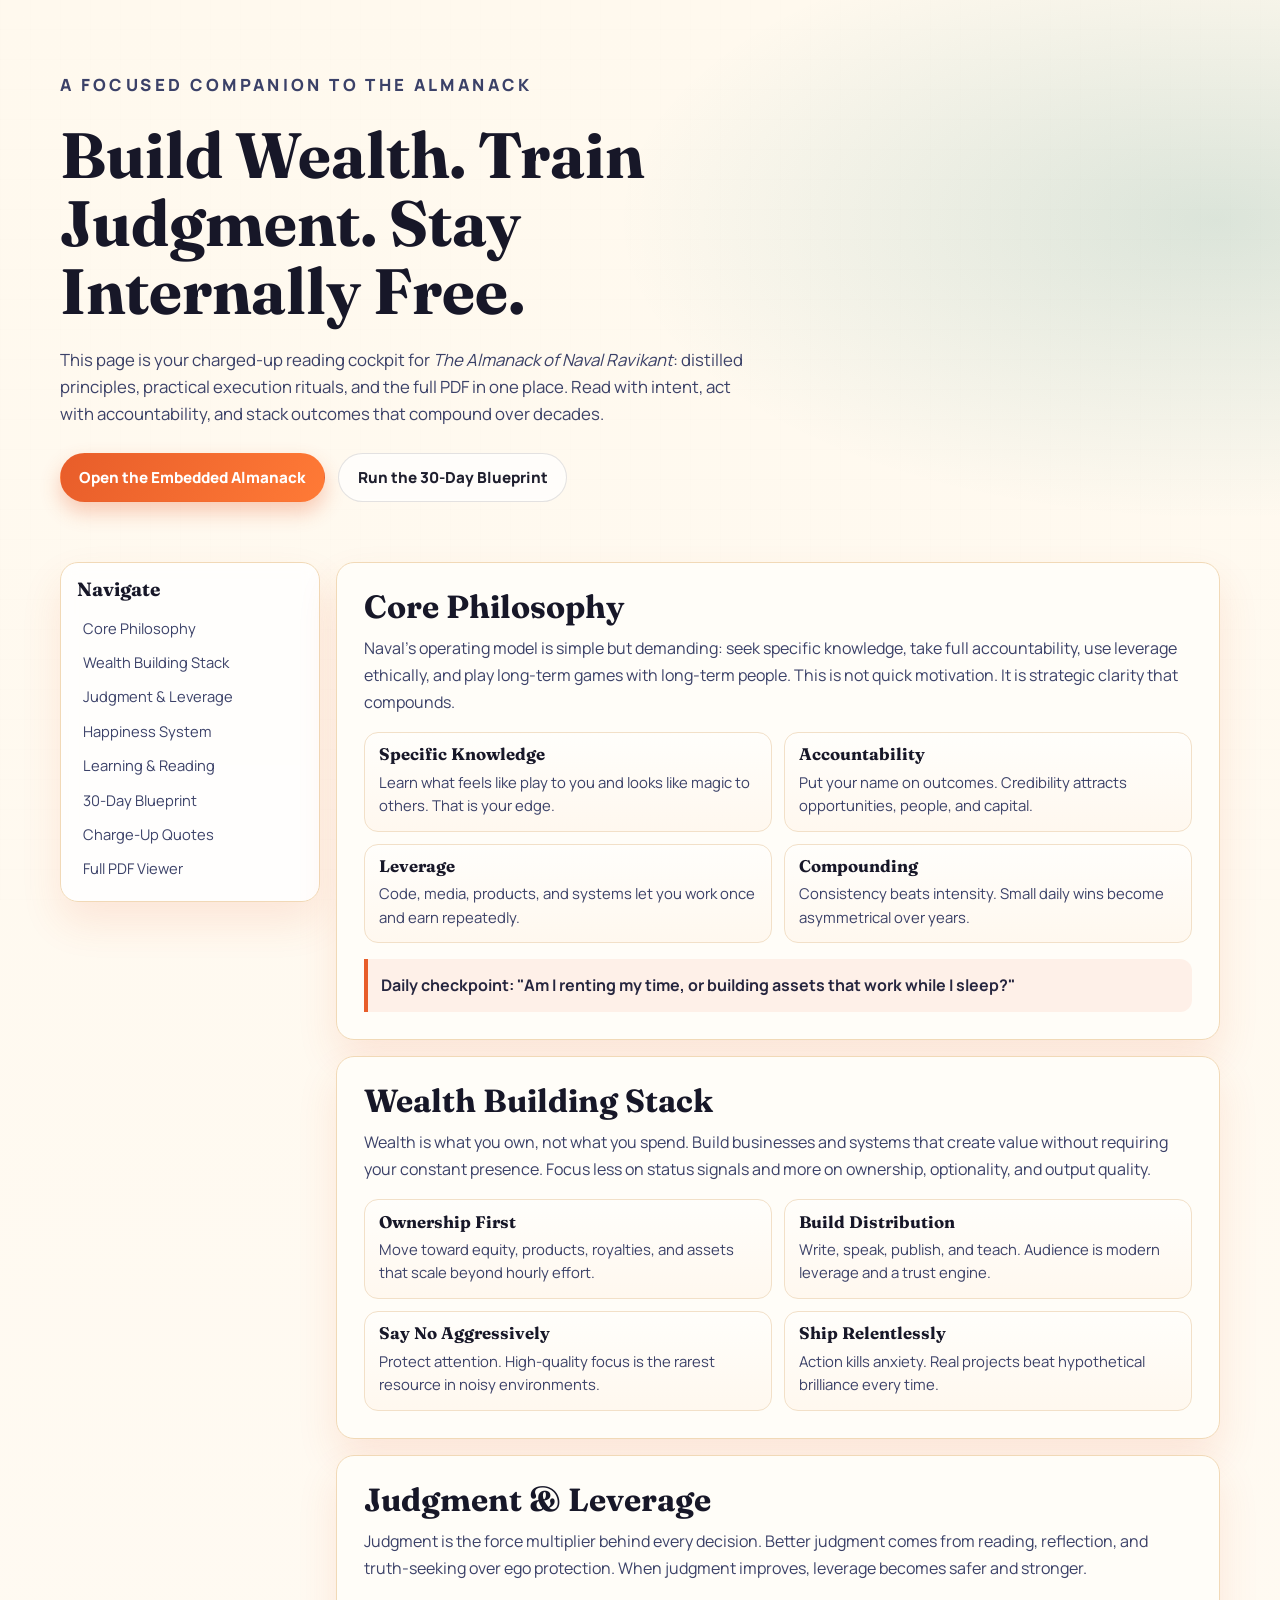
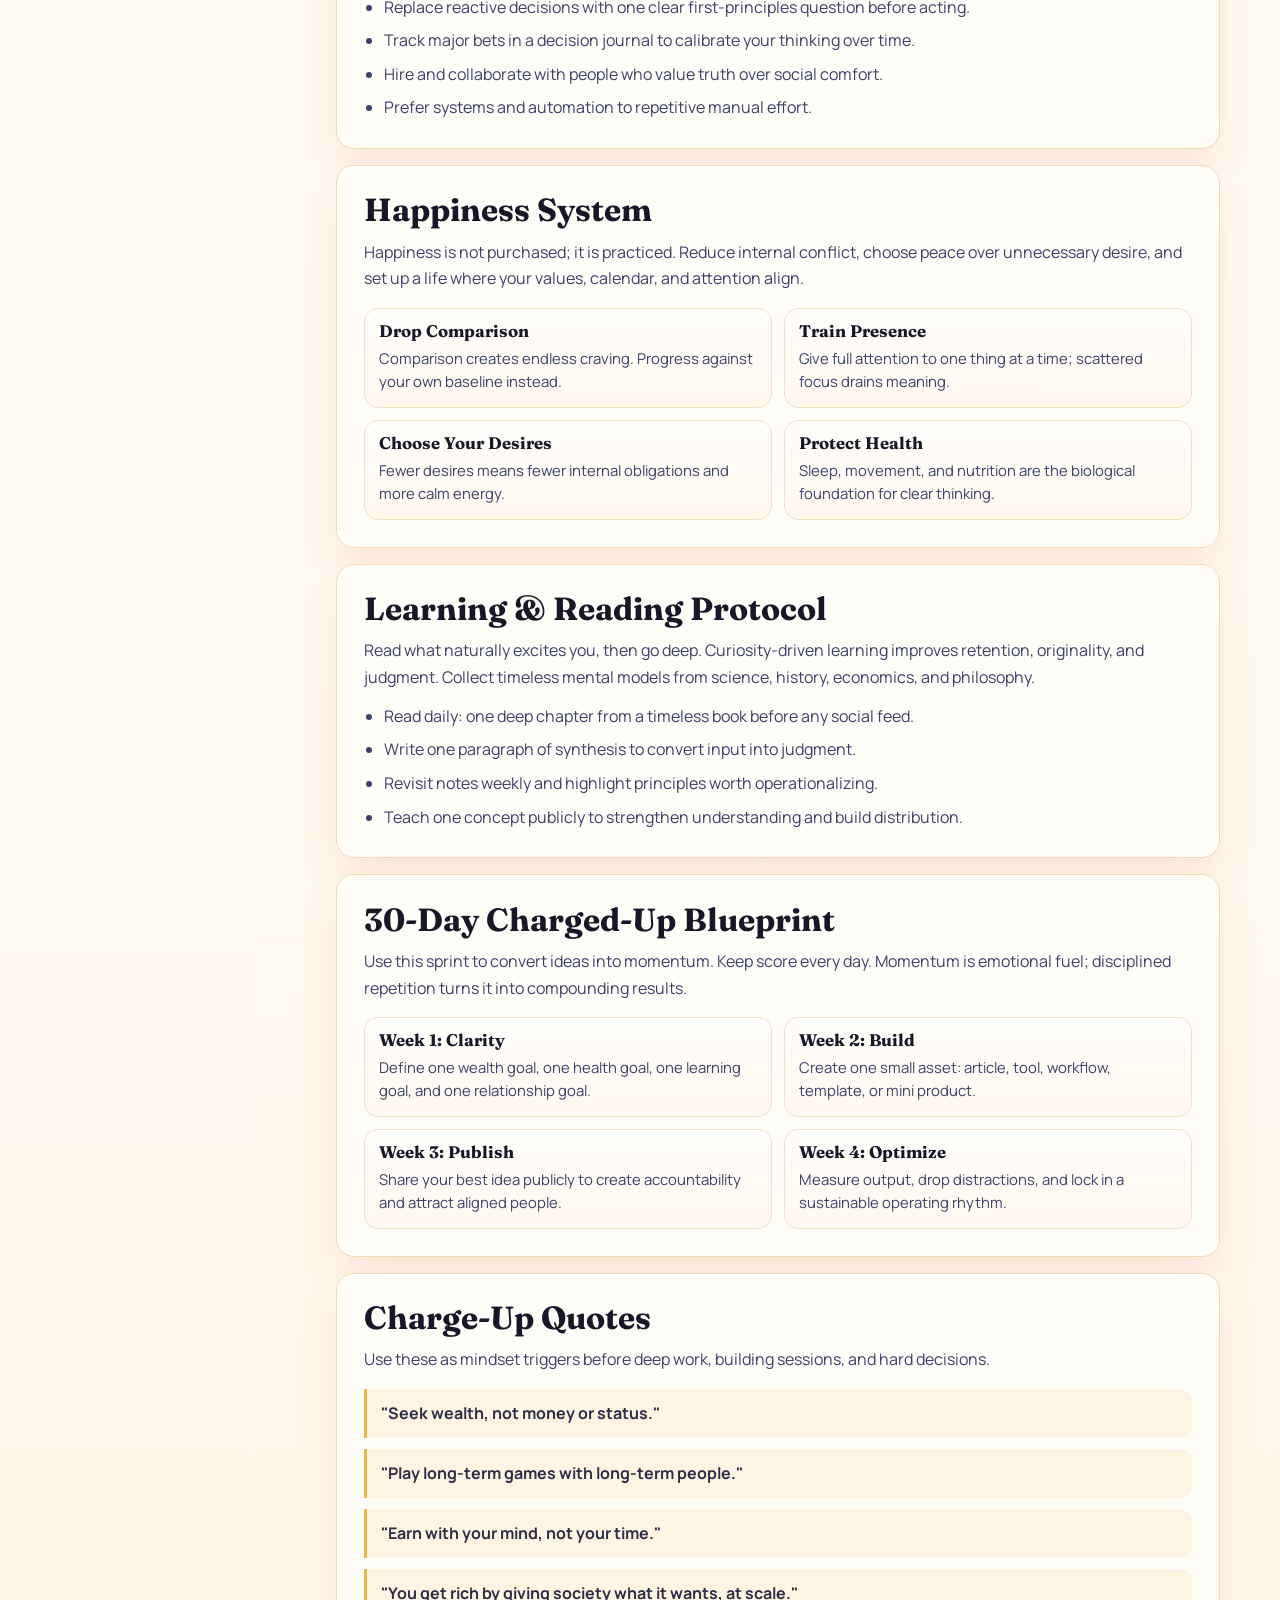
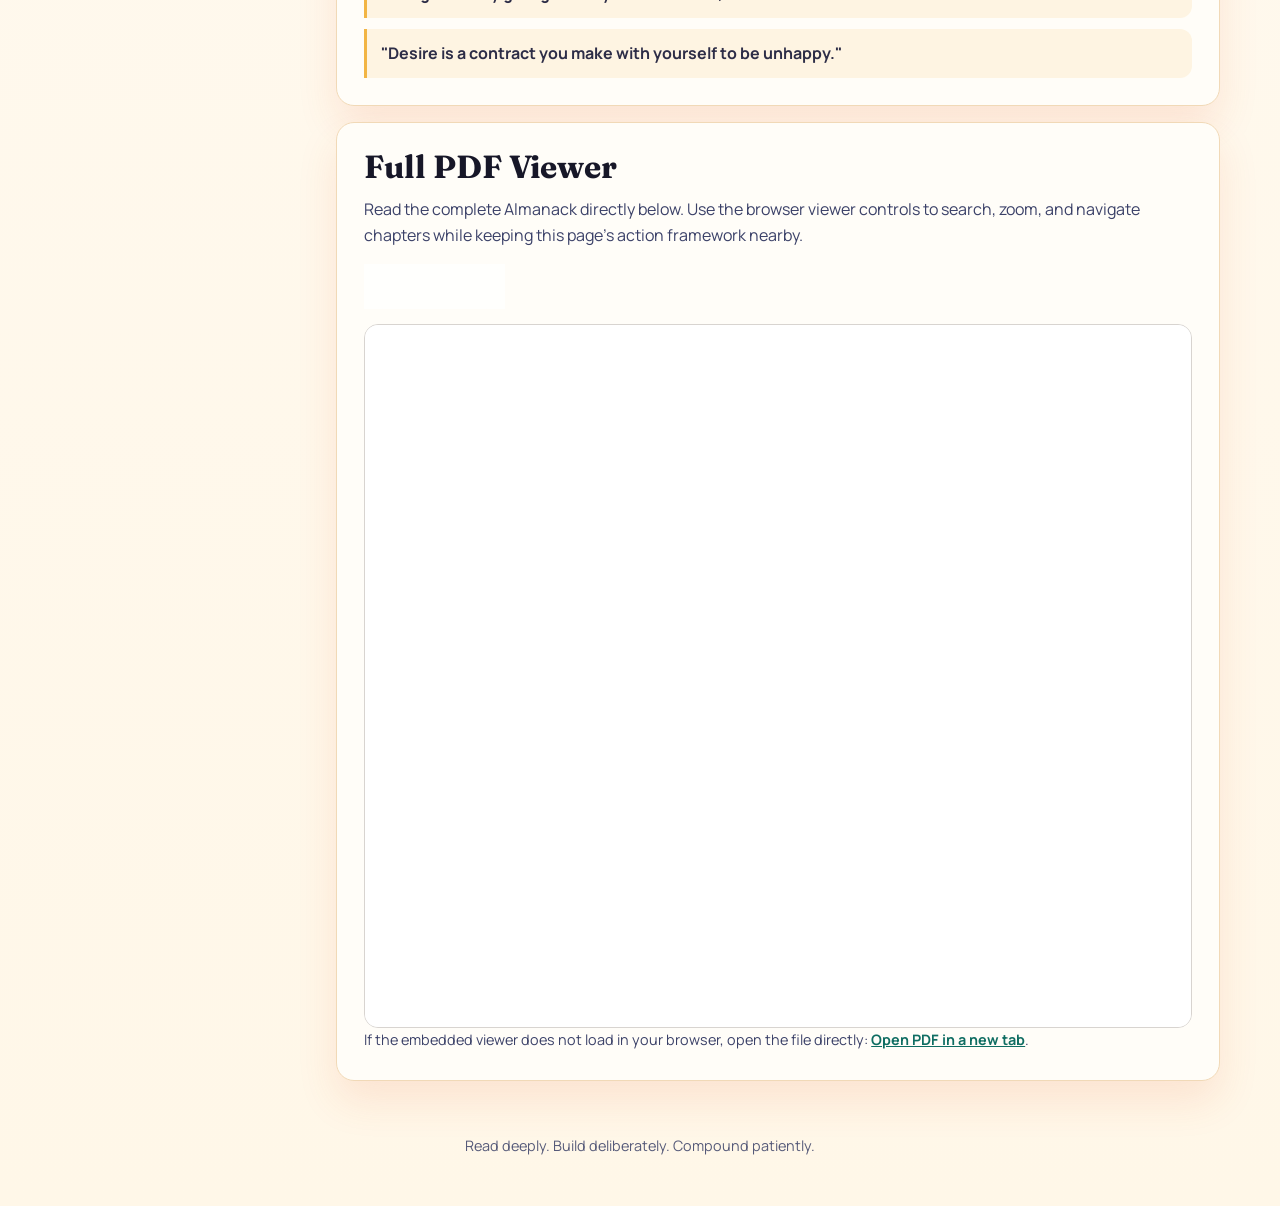
==== index.html @ daf4c3c4 "Alamanac of nava ravikant" ====
<!doctype html>
<html lang="en">
<head>
  <meta charset="utf-8">
  <meta name="viewport" content="width=device-width, initial-scale=1">
  <title>The Almanack of Naval Ravikant | Charged-Up Reading Companion</title>
  <meta name="description" content="A motivating, comprehensive static companion page for The Almanack of Naval Ravikant with an embedded PDF viewer and practical implementation guides.">
  <link rel="preconnect" href="https://fonts.googleapis.com">
  <link rel="preconnect" href="https://fonts.gstatic.com" crossorigin>
  <link href="https://fonts.googleapis.com/css2?family=Archivo+Black&amp;family=Fraunces:opsz,wght@9..144,400;9..144,700;9..144,900&amp;family=Manrope:wght@400;600;700;800&amp;display=swap" rel="stylesheet">
  <style>
    :root {
      --bg: #fff9ee;
      --bg-soft: #ffe7bf;
      --panel: #fffdf8;
      --ink: #1f1f2e;
      --ink-soft: #3b4168;
      --burnt: #e85d2a;
      --gold: #f2b544;
      --teal: #0f6d62;
      --line: #f1d9b7;
      --shadow: 0 20px 40px rgba(232, 93, 42, 0.12);
      --radius: 18px;
      --max-width: 1200px;
    }

    * {
      box-sizing: border-box;
    }

    html {
      scroll-behavior: smooth;
    }

    body {
      margin: 0;
      color: var(--ink);
      font-family: "Manrope", "Trebuchet MS", sans-serif;
      background:
        radial-gradient(1200px 700px at 8% -10%, rgba(242, 181, 68, 0.4), transparent 60%),
        radial-gradient(1000px 500px at 95% 5%, rgba(15, 109, 98, 0.15), transparent 60%),
        linear-gradient(180deg, var(--bg), #fffaf2 40%, #fff7e8 100%);
      min-height: 100vh;
    }

    .texture {
      position: fixed;
      inset: 0;
      z-index: -1;
      opacity: 0.18;
      pointer-events: none;
      background-image:
        linear-gradient(0deg, rgba(31, 31, 46, 0.04) 1px, transparent 1px),
        linear-gradient(90deg, rgba(31, 31, 46, 0.04) 1px, transparent 1px);
      background-size: 30px 30px;
    }

    .hero {
      max-width: var(--max-width);
      margin: 0 auto;
      padding: 4.5rem 1.25rem 2.5rem;
      display: grid;
      gap: 1.4rem;
    }

    .eyebrow {
      margin: 0;
      letter-spacing: 0.2em;
      font-size: 0.77rem;
      font-weight: 800;
      color: var(--teal);
      text-transform: uppercase;
    }

    h1,
    h2,
    h3 {
      font-family: "Fraunces", Georgia, serif;
      line-height: 1.06;
      margin: 0;
      color: #171728;
    }

    h1 {
      font-size: clamp(2.1rem, 5vw, 4.4rem);
      max-width: 14ch;
      text-wrap: balance;
    }

    .hero p {
      margin: 0;
      max-width: 70ch;
      line-height: 1.6;
      color: var(--ink-soft);
      font-size: 1.05rem;
    }

    .hero-actions {
      display: flex;
      gap: 0.85rem;
      flex-wrap: wrap;
      margin-top: 0.2rem;
    }

    .btn {
      display: inline-flex;
      align-items: center;
      justify-content: center;
      padding: 0.8rem 1.15rem;
      text-decoration: none;
      border-radius: 999px;
      border: 1px solid transparent;
      font-weight: 800;
      font-size: 0.95rem;
      transition: transform 180ms ease, box-shadow 180ms ease, background-color 180ms ease;
    }

    .btn-primary {
      background: linear-gradient(120deg, var(--burnt), #ff7a36);
      color: #fff;
      box-shadow: 0 10px 20px rgba(232, 93, 42, 0.3);
    }

    .btn-secondary {
      color: var(--ink);
      background: rgba(255, 255, 255, 0.7);
      border-color: rgba(31, 31, 46, 0.12);
      backdrop-filter: blur(3px);
    }

    .btn:hover {
      transform: translateY(-2px);
    }

    .layout {
      max-width: var(--max-width);
      margin: 0 auto;
      padding: 1.25rem;
      display: grid;
      grid-template-columns: 260px minmax(0, 1fr);
      gap: 1rem;
      align-items: start;
    }

    .toc {
      position: sticky;
      top: 1rem;
      background: rgba(255, 255, 255, 0.82);
      backdrop-filter: blur(8px);
      border: 1px solid var(--line);
      border-radius: var(--radius);
      padding: 1rem;
      box-shadow: var(--shadow);
    }

    .toc h2 {
      font-size: 1.2rem;
      margin-bottom: 0.7rem;
    }

    .toc a {
      display: block;
      text-decoration: none;
      color: var(--ink-soft);
      font-size: 0.92rem;
      padding: 0.45rem 0.35rem;
      border-radius: 10px;
      transition: background-color 120ms ease, color 120ms ease;
    }

    .toc a:hover,
    .toc a:focus-visible {
      color: var(--ink);
      background: rgba(232, 93, 42, 0.12);
      outline: none;
    }

    .stack {
      display: grid;
      gap: 1rem;
    }

    .panel {
      background: var(--panel);
      border: 1px solid var(--line);
      border-radius: var(--radius);
      padding: clamp(1rem, 3vw, 1.7rem);
      box-shadow: var(--shadow);
    }

    .panel h2 {
      font-size: clamp(1.4rem, 2.6vw, 2rem);
      margin-bottom: 0.7rem;
    }

    .panel p {
      margin: 0;
      line-height: 1.68;
      color: var(--ink-soft);
    }

    .grid {
      margin-top: 1rem;
      display: grid;
      gap: 0.75rem;
      grid-template-columns: repeat(2, minmax(0, 1fr));
    }

    .card {
      padding: 0.85rem;
      border-radius: 14px;
      border: 1px solid #f2e0c8;
      background: linear-gradient(180deg, #fffefb, #fff8ef);
    }

    .card h3 {
      font-size: 1.05rem;
      margin-bottom: 0.4rem;
    }

    .card p {
      font-size: 0.93rem;
      line-height: 1.56;
    }

    .highlight {
      margin-top: 1rem;
      border-left: 4px solid var(--burnt);
      background: rgba(232, 93, 42, 0.08);
      padding: 0.8rem;
      border-radius: 0 12px 12px 0;
    }

    .highlight p {
      color: #26263f;
      font-weight: 700;
    }

    .quote-stream {
      margin-top: 1rem;
      display: grid;
      gap: 0.7rem;
    }

    blockquote {
      margin: 0;
      border-left: 3px solid var(--gold);
      padding: 0.75rem 0.85rem;
      background: rgba(242, 181, 68, 0.12);
      border-radius: 0 12px 12px 0;
      color: #2d2d47;
      font-weight: 700;
      line-height: 1.55;
    }

    .ritual-list {
      margin: 0.8rem 0 0;
      padding-left: 1.25rem;
      display: grid;
      gap: 0.5rem;
      color: var(--ink-soft);
      line-height: 1.6;
    }

    .viewer-wrap {
      margin-top: 1rem;
      border-radius: 14px;
      overflow: hidden;
      border: 1px solid #d8d4d0;
      background: #f3f3f3;
      min-height: 70vh;
    }

    iframe {
      width: 100%;
      height: min(78vh, 900px);
      border: 0;
      display: block;
      background: #fff;
    }

    .viewer-actions {
      margin-top: 0.9rem;
      display: flex;
      gap: 0.6rem;
      flex-wrap: wrap;
    }

    .viewer-actions button {
      cursor: pointer;
    }

    .viewer-wrap:fullscreen,
    .viewer-wrap:-webkit-full-screen {
      margin-top: 0;
      border: 0;
      border-radius: 0;
      background: #111;
    }

    .viewer-wrap:fullscreen iframe,
    .viewer-wrap:-webkit-full-screen iframe {
      height: 100vh;
      max-height: 100vh;
    }

    .small-note {
      margin-top: 0.7rem;
      font-size: 0.9rem;
    }

    .small-note a {
      color: var(--teal);
      font-weight: 700;
    }

    footer {
      max-width: var(--max-width);
      margin: 1rem auto 2rem;
      padding: 1.2rem;
      color: #565a79;
      font-size: 0.9rem;
      text-align: center;
    }

    .reveal {
      opacity: 0;
      transform: translateY(20px);
      transition: opacity 550ms ease, transform 550ms ease;
    }

    .reveal.visible {
      opacity: 1;
      transform: translateY(0);
    }

    @media (max-width: 980px) {
      .layout {
        grid-template-columns: 1fr;
      }

      .toc {
        position: static;
      }
    }

    @media (max-width: 760px) {
      .hero {
        padding-top: 3.2rem;
      }

      .grid {
        grid-template-columns: 1fr;
      }

      iframe {
        height: 68vh;
      }
    }

    @media (prefers-reduced-motion: reduce) {
      .reveal {
        opacity: 1;
        transform: none;
        transition: none;
      }

      .btn {
        transition: none;
      }
    }
  </style>
</head>
<body>
  <div class="texture" aria-hidden="true"></div>

  <header class="hero reveal">
    <p class="eyebrow">A Focused Companion To The Almanack</p>
    <h1>Build Wealth. Train Judgment. Stay Internally Free.</h1>
    <p>
      This page is your charged-up reading cockpit for <em>The Almanack of Naval Ravikant</em>: distilled principles,
      practical execution rituals, and the full PDF in one place. Read with intent, act with accountability,
      and stack outcomes that compound over decades.
    </p>
    <div class="hero-actions">
      <a class="btn btn-primary" href="#viewer">Open the Embedded Almanack</a>
      <a class="btn btn-secondary" href="#blueprint">Run the 30-Day Blueprint</a>
    </div>
  </header>

  <main class="layout">
    <nav class="toc reveal" aria-label="Table of contents">
      <h2>Navigate</h2>
      <a href="#principles">Core Philosophy</a>
      <a href="#wealth">Wealth Building Stack</a>
      <a href="#judgment">Judgment &amp; Leverage</a>
      <a href="#happiness">Happiness System</a>
      <a href="#learning">Learning &amp; Reading</a>
      <a href="#blueprint">30-Day Blueprint</a>
      <a href="#quotes">Charge-Up Quotes</a>
      <a href="#viewer">Full PDF Viewer</a>
    </nav>

    <div class="stack">
      <section id="principles" class="panel reveal">
        <h2>Core Philosophy</h2>
        <p>
          Naval's operating model is simple but demanding: seek specific knowledge, take full accountability,
          use leverage ethically, and play long-term games with long-term people. This is not quick motivation.
          It is strategic clarity that compounds.
        </p>
        <div class="grid">
          <article class="card">
            <h3>Specific Knowledge</h3>
            <p>Learn what feels like play to you and looks like magic to others. That is your edge.</p>
          </article>
          <article class="card">
            <h3>Accountability</h3>
            <p>Put your name on outcomes. Credibility attracts opportunities, people, and capital.</p>
          </article>
          <article class="card">
            <h3>Leverage</h3>
            <p>Code, media, products, and systems let you work once and earn repeatedly.</p>
          </article>
          <article class="card">
            <h3>Compounding</h3>
            <p>Consistency beats intensity. Small daily wins become asymmetrical over years.</p>
          </article>
        </div>
        <div class="highlight">
          <p>Daily checkpoint: "Am I renting my time, or building assets that work while I sleep?"</p>
        </div>
      </section>

      <section id="wealth" class="panel reveal">
        <h2>Wealth Building Stack</h2>
        <p>
          Wealth is what you own, not what you spend. Build businesses and systems that create value without requiring
          your constant presence. Focus less on status signals and more on ownership, optionality, and output quality.
        </p>
        <div class="grid">
          <article class="card">
            <h3>Ownership First</h3>
            <p>Move toward equity, products, royalties, and assets that scale beyond hourly effort.</p>
          </article>
          <article class="card">
            <h3>Build Distribution</h3>
            <p>Write, speak, publish, and teach. Audience is modern leverage and a trust engine.</p>
          </article>
          <article class="card">
            <h3>Say No Aggressively</h3>
            <p>Protect attention. High-quality focus is the rarest resource in noisy environments.</p>
          </article>
          <article class="card">
            <h3>Ship Relentlessly</h3>
            <p>Action kills anxiety. Real projects beat hypothetical brilliance every time.</p>
          </article>
        </div>
      </section>

      <section id="judgment" class="panel reveal">
        <h2>Judgment &amp; Leverage</h2>
        <p>
          Judgment is the force multiplier behind every decision. Better judgment comes from reading,
          reflection, and truth-seeking over ego protection. When judgment improves, leverage becomes safer and stronger.
        </p>
        <ul class="ritual-list">
          <li>Replace reactive decisions with one clear first-principles question before acting.</li>
          <li>Track major bets in a decision journal to calibrate your thinking over time.</li>
          <li>Hire and collaborate with people who value truth over social comfort.</li>
          <li>Prefer systems and automation to repetitive manual effort.</li>
        </ul>
      </section>

      <section id="happiness" class="panel reveal">
        <h2>Happiness System</h2>
        <p>
          Happiness is not purchased; it is practiced. Reduce internal conflict, choose peace over unnecessary desire,
          and set up a life where your values, calendar, and attention align.
        </p>
        <div class="grid">
          <article class="card">
            <h3>Drop Comparison</h3>
            <p>Comparison creates endless craving. Progress against your own baseline instead.</p>
          </article>
          <article class="card">
            <h3>Train Presence</h3>
            <p>Give full attention to one thing at a time; scattered focus drains meaning.</p>
          </article>
          <article class="card">
            <h3>Choose Your Desires</h3>
            <p>Fewer desires means fewer internal obligations and more calm energy.</p>
          </article>
          <article class="card">
            <h3>Protect Health</h3>
            <p>Sleep, movement, and nutrition are the biological foundation for clear thinking.</p>
          </article>
        </div>
      </section>

      <section id="learning" class="panel reveal">
        <h2>Learning &amp; Reading Protocol</h2>
        <p>
          Read what naturally excites you, then go deep. Curiosity-driven learning improves retention,
          originality, and judgment. Collect timeless mental models from science, history, economics, and philosophy.
        </p>
        <ul class="ritual-list">
          <li>Read daily: one deep chapter from a timeless book before any social feed.</li>
          <li>Write one paragraph of synthesis to convert input into judgment.</li>
          <li>Revisit notes weekly and highlight principles worth operationalizing.</li>
          <li>Teach one concept publicly to strengthen understanding and build distribution.</li>
        </ul>
      </section>

      <section id="blueprint" class="panel reveal">
        <h2>30-Day Charged-Up Blueprint</h2>
        <p>
          Use this sprint to convert ideas into momentum. Keep score every day. Momentum is emotional fuel;
          disciplined repetition turns it into compounding results.
        </p>
        <div class="grid">
          <article class="card">
            <h3>Week 1: Clarity</h3>
            <p>Define one wealth goal, one health goal, one learning goal, and one relationship goal.</p>
          </article>
          <article class="card">
            <h3>Week 2: Build</h3>
            <p>Create one small asset: article, tool, workflow, template, or mini product.</p>
          </article>
          <article class="card">
            <h3>Week 3: Publish</h3>
            <p>Share your best idea publicly to create accountability and attract aligned people.</p>
          </article>
          <article class="card">
            <h3>Week 4: Optimize</h3>
            <p>Measure output, drop distractions, and lock in a sustainable operating rhythm.</p>
          </article>
        </div>
      </section>

      <section id="quotes" class="panel reveal">
        <h2>Charge-Up Quotes</h2>
        <p>Use these as mindset triggers before deep work, building sessions, and hard decisions.</p>
        <div class="quote-stream">
          <blockquote>"Seek wealth, not money or status."</blockquote>
          <blockquote>"Play long-term games with long-term people."</blockquote>
          <blockquote>"Earn with your mind, not your time."</blockquote>
          <blockquote>"You get rich by giving society what it wants, at scale."</blockquote>
          <blockquote>"Desire is a contract you make with yourself to be unhappy."</blockquote>
        </div>
      </section>

      <section id="viewer" class="panel reveal">
        <h2>Full PDF Viewer</h2>
        <p>
          Read the complete Almanack directly below. Use the browser viewer controls to search, zoom,
          and navigate chapters while keeping this page's action framework nearby.
        </p>
        <div class="viewer-actions">
          <button id="toggle-pdf-maximize" class="btn btn-secondary" type="button" aria-controls="pdf-viewer-wrap" aria-pressed="false">
            Maximize PDF
          </button>
        </div>
        <div id="pdf-viewer-wrap" class="viewer-wrap" role="region" aria-label="Embedded Almanack PDF viewer">
          <iframe
            title="The Almanack of Naval Ravikant PDF"
            src="Eric-Jorgenson_The-Almanack-of-Naval-Ravikant_Final.pdf#view=FitH&amp;toolbar=1&amp;navpanes=1&amp;scrollbar=1"
            loading="lazy">
          </iframe>
        </div>
        <p class="small-note">
          If the embedded viewer does not load in your browser, open the file directly:
          <a href="Eric-Jorgenson_The-Almanack-of-Naval-Ravikant_Final.pdf" target="_blank" rel="noopener noreferrer">Open PDF in a new tab</a>.
        </p>
      </section>
    </div>
  </main>

  <footer>
    Read deeply. Build deliberately. Compound patiently.
  </footer>

  <script>
    const reveals = document.querySelectorAll('.reveal');
    const pdfViewerWrap = document.getElementById('pdf-viewer-wrap');
    const maximizeBtn = document.getElementById('toggle-pdf-maximize');

    if ('IntersectionObserver' in window) {
      const observer = new IntersectionObserver((entries) => {
        entries.forEach((entry) => {
          if (entry.isIntersecting) {
            entry.target.classList.add('visible');
            observer.unobserve(entry.target);
          }
        });
      }, { threshold: 0.1, rootMargin: '0px 0px -40px 0px' });

      reveals.forEach((element, index) => {
        element.style.transitionDelay = `${Math.min(index * 60, 420)}ms`;
        observer.observe(element);
      });
    } else {
      reveals.forEach((element) => element.classList.add('visible'));
    }

    const isViewerFullscreen = () => (
      document.fullscreenElement === pdfViewerWrap ||
      document.webkitFullscreenElement === pdfViewerWrap
    );

    const updateMaximizeLabel = () => {
      if (!maximizeBtn || !pdfViewerWrap) {
        return;
      }

      const fullscreen = isViewerFullscreen();
      maximizeBtn.textContent = fullscreen ? 'Exit Maximize' : 'Maximize PDF';
      maximizeBtn.setAttribute('aria-pressed', fullscreen ? 'true' : 'false');
    };

    if (maximizeBtn && pdfViewerWrap) {
      maximizeBtn.addEventListener('click', async () => {
        const canRequestFullscreen = (
          typeof pdfViewerWrap.requestFullscreen === 'function' ||
          typeof pdfViewerWrap.webkitRequestFullscreen === 'function'
        );

        if (!canRequestFullscreen) {
          window.open('Eric-Jorgenson_The-Almanack-of-Naval-Ravikant_Final.pdf', '_blank', 'noopener,noreferrer');
          return;
        }

        try {
          if (isViewerFullscreen()) {
            if (typeof document.exitFullscreen === 'function') {
              await document.exitFullscreen();
            } else if (typeof document.webkitExitFullscreen === 'function') {
              document.webkitExitFullscreen();
            }
          } else if (typeof pdfViewerWrap.requestFullscreen === 'function') {
            await pdfViewerWrap.requestFullscreen();
          } else if (typeof pdfViewerWrap.webkitRequestFullscreen === 'function') {
            pdfViewerWrap.webkitRequestFullscreen();
          }
        } catch (error) {
          window.open('Eric-Jorgenson_The-Almanack-of-Naval-Ravikant_Final.pdf', '_blank', 'noopener,noreferrer');
        } finally {
          updateMaximizeLabel();
        }
      });

      document.addEventListener('fullscreenchange', updateMaximizeLabel);
      document.addEventListener('webkitfullscreenchange', updateMaximizeLabel);
      updateMaximizeLabel();
    }
  </script>
</body>
</html>
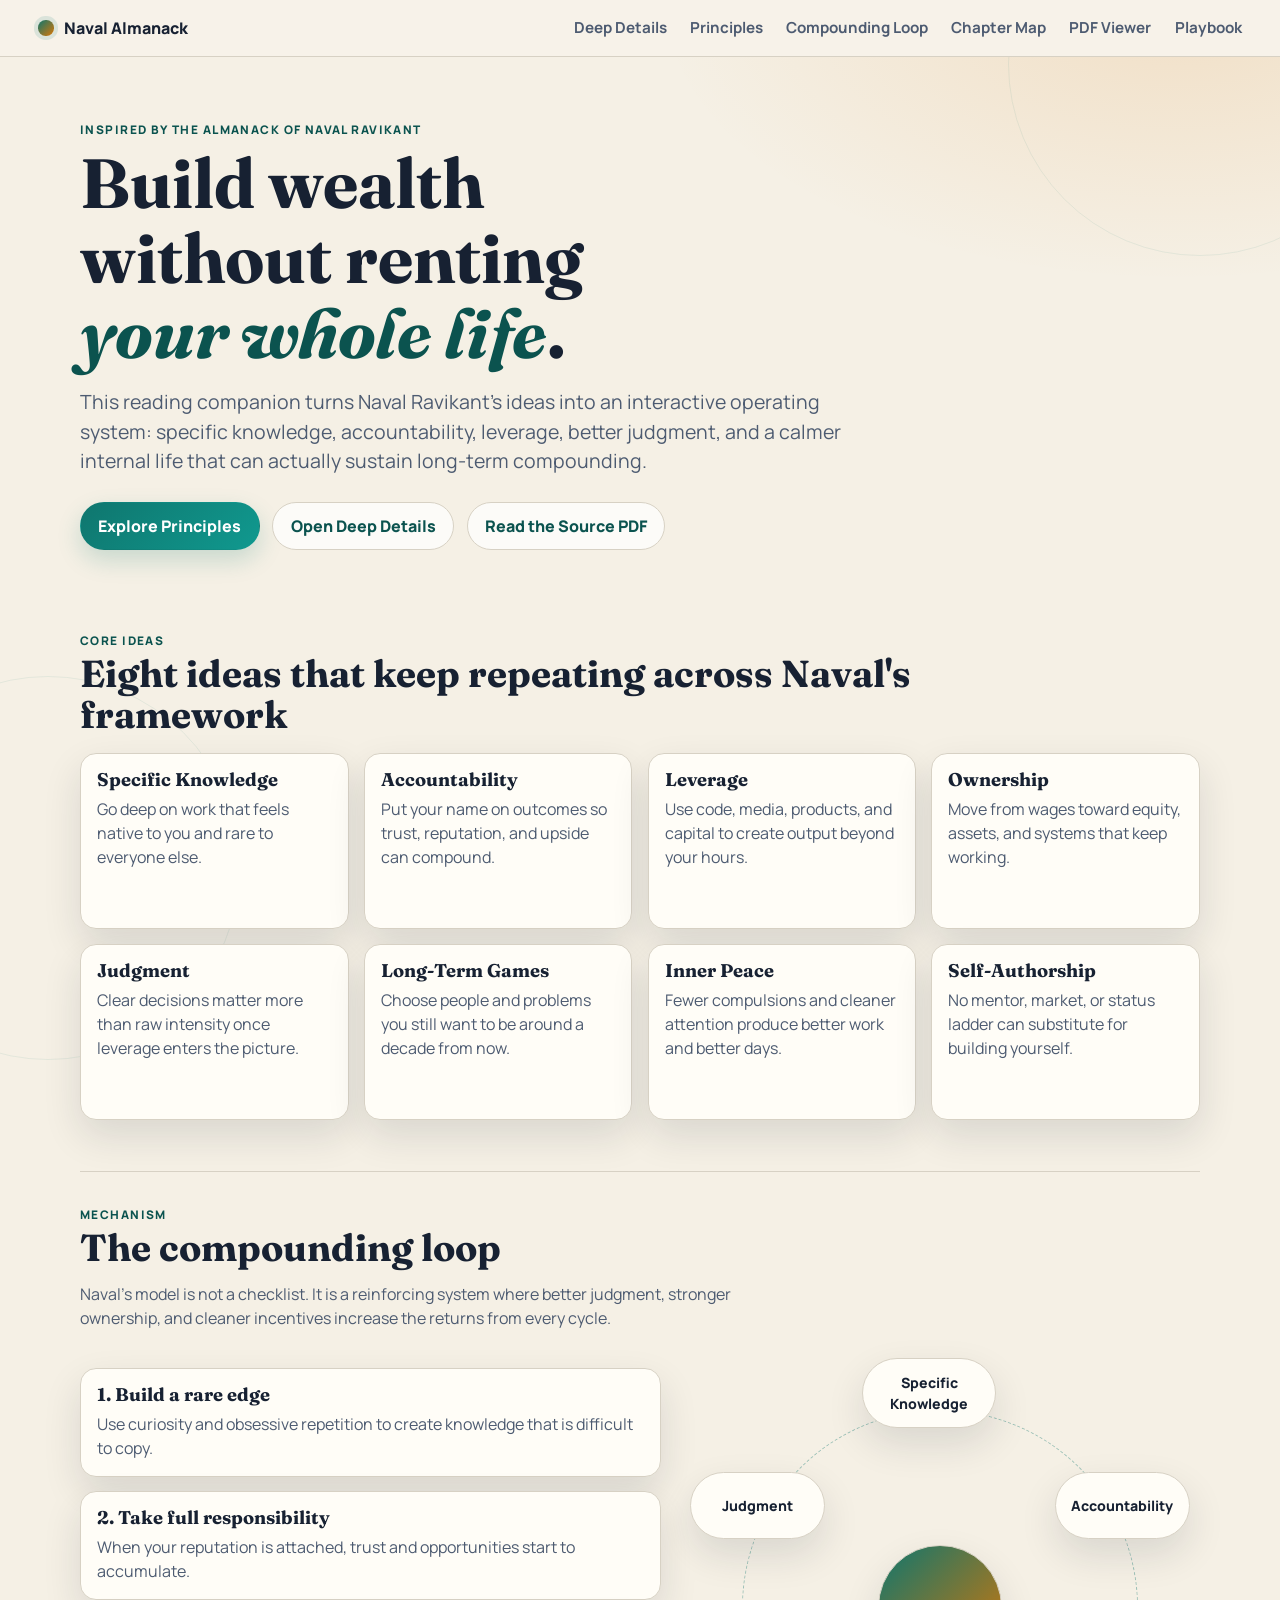
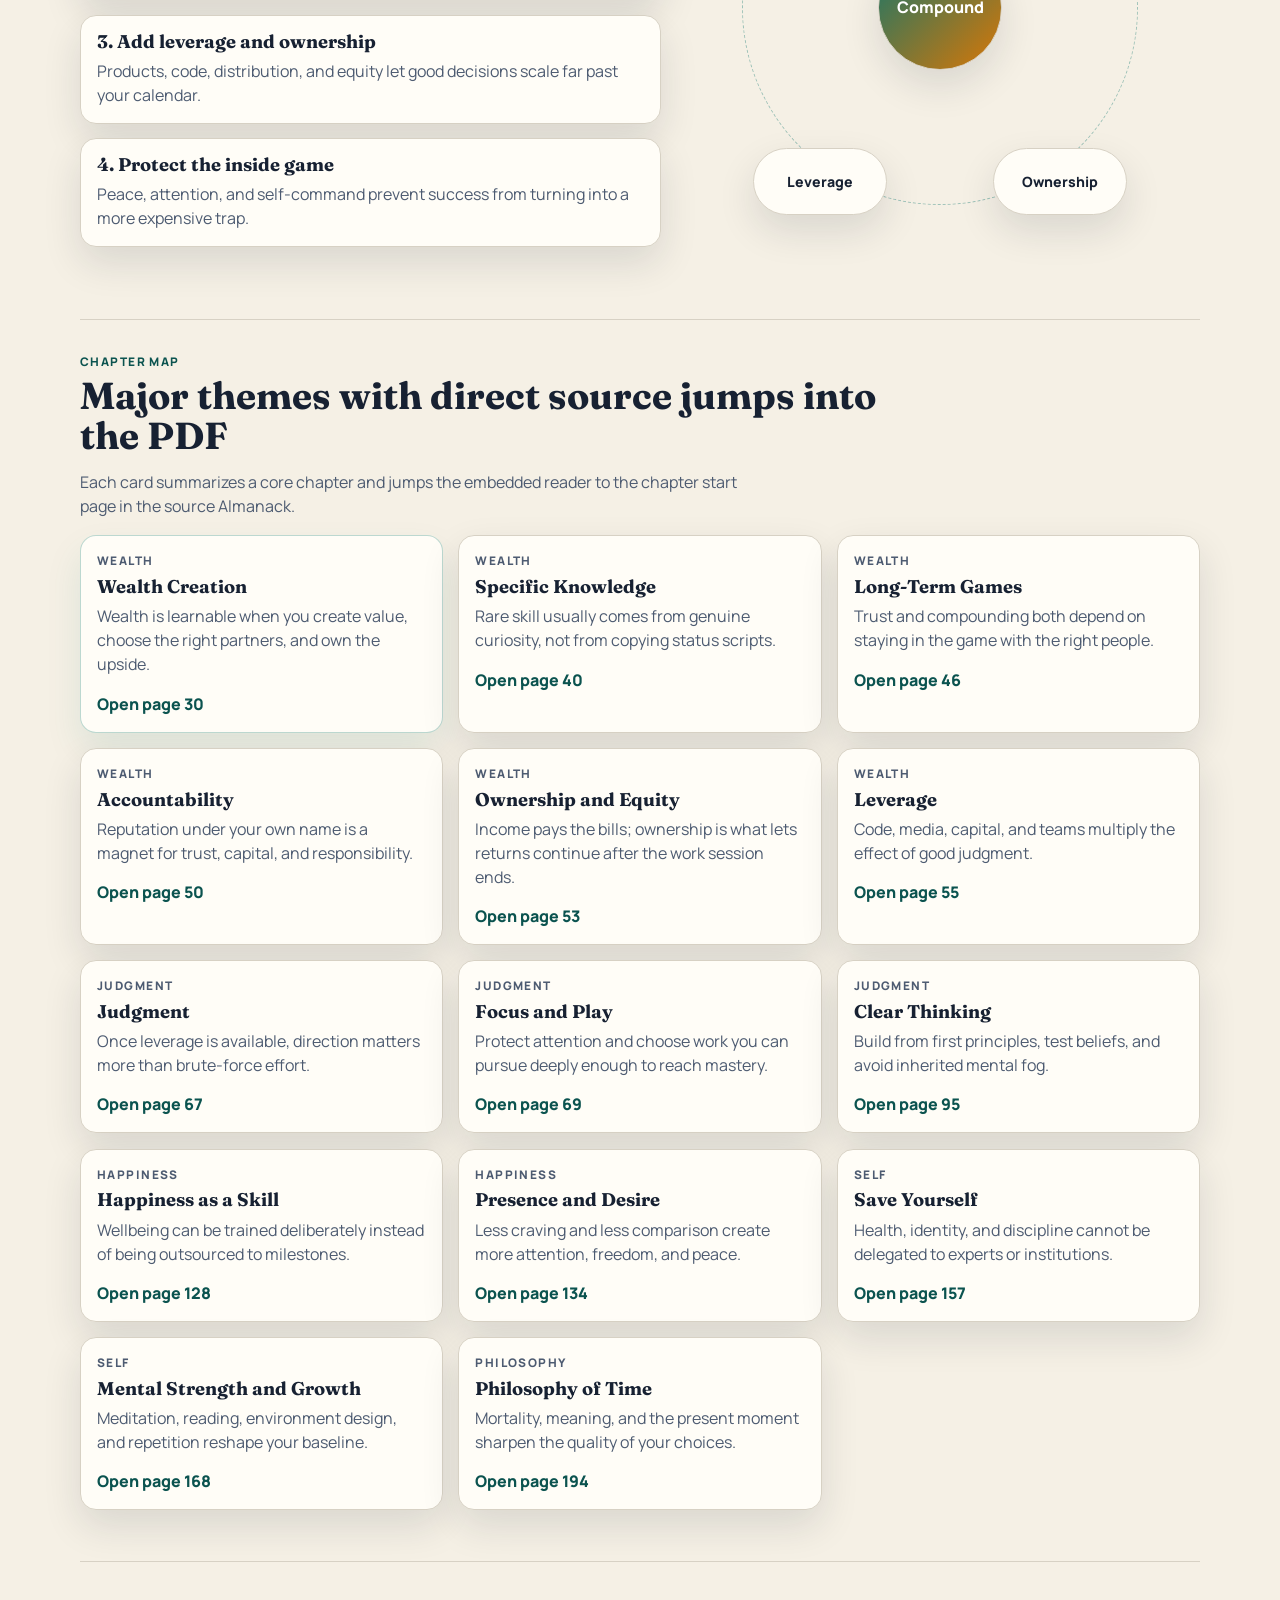
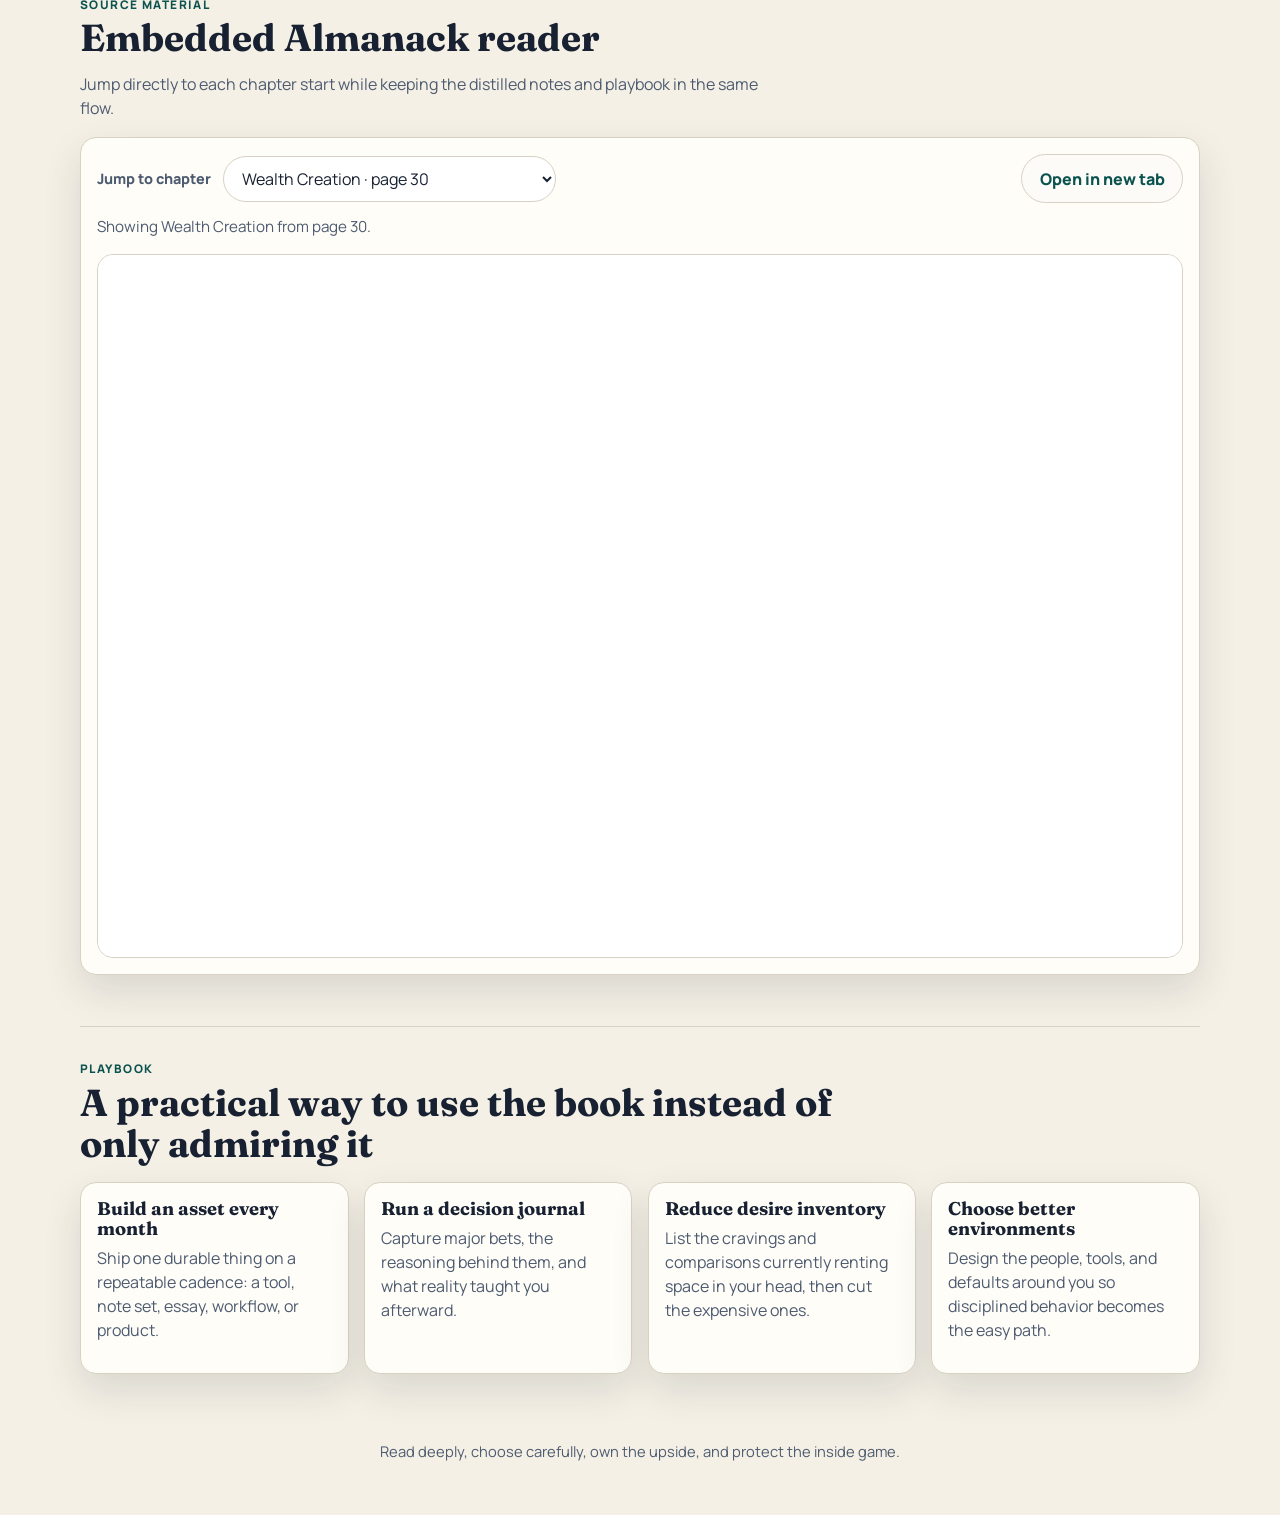
==== commit c429f221: "Naval Ravikant" ====
--- a/index.html
+++ b/index.html
@@ -1,658 +1,317 @@
 <!doctype html>
 <html lang="en">
-<head>
-  <meta charset="utf-8">
-  <meta name="viewport" content="width=device-width, initial-scale=1">
-  <title>The Almanack of Naval Ravikant | Charged-Up Reading Companion</title>
-  <meta name="description" content="A motivating, comprehensive static companion page for The Almanack of Naval Ravikant with an embedded PDF viewer and practical implementation guides.">
-  <link rel="preconnect" href="https://fonts.googleapis.com">
-  <link rel="preconnect" href="https://fonts.gstatic.com" crossorigin>
-  <link href="https://fonts.googleapis.com/css2?family=Archivo+Black&amp;family=Fraunces:opsz,wght@9..144,400;9..144,700;9..144,900&amp;family=Manrope:wght@400;600;700;800&amp;display=swap" rel="stylesheet">
-  <style>
-    :root {
-      --bg: #fff9ee;
-      --bg-soft: #ffe7bf;
-      --panel: #fffdf8;
-      --ink: #1f1f2e;
-      --ink-soft: #3b4168;
-      --burnt: #e85d2a;
-      --gold: #f2b544;
-      --teal: #0f6d62;
-      --line: #f1d9b7;
-      --shadow: 0 20px 40px rgba(232, 93, 42, 0.12);
-      --radius: 18px;
-      --max-width: 1200px;
-    }
-
-    * {
-      box-sizing: border-box;
-    }
-
-    html {
-      scroll-behavior: smooth;
-    }
-
-    body {
-      margin: 0;
-      color: var(--ink);
-      font-family: "Manrope", "Trebuchet MS", sans-serif;
-      background:
-        radial-gradient(1200px 700px at 8% -10%, rgba(242, 181, 68, 0.4), transparent 60%),
-        radial-gradient(1000px 500px at 95% 5%, rgba(15, 109, 98, 0.15), transparent 60%),
-        linear-gradient(180deg, var(--bg), #fffaf2 40%, #fff7e8 100%);
-      min-height: 100vh;
-    }
-
-    .texture {
-      position: fixed;
-      inset: 0;
-      z-index: -1;
-      opacity: 0.18;
-      pointer-events: none;
-      background-image:
-        linear-gradient(0deg, rgba(31, 31, 46, 0.04) 1px, transparent 1px),
-        linear-gradient(90deg, rgba(31, 31, 46, 0.04) 1px, transparent 1px);
-      background-size: 30px 30px;
-    }
-
-    .hero {
-      max-width: var(--max-width);
-      margin: 0 auto;
-      padding: 4.5rem 1.25rem 2.5rem;
-      display: grid;
-      gap: 1.4rem;
-    }
-
-    .eyebrow {
-      margin: 0;
-      letter-spacing: 0.2em;
-      font-size: 0.77rem;
-      font-weight: 800;
-      color: var(--teal);
-      text-transform: uppercase;
-    }
-
-    h1,
-    h2,
-    h3 {
-      font-family: "Fraunces", Georgia, serif;
-      line-height: 1.06;
-      margin: 0;
-      color: #171728;
-    }
-
-    h1 {
-      font-size: clamp(2.1rem, 5vw, 4.4rem);
-      max-width: 14ch;
-      text-wrap: balance;
-    }
-
-    .hero p {
-      margin: 0;
-      max-width: 70ch;
-      line-height: 1.6;
-      color: var(--ink-soft);
-      font-size: 1.05rem;
-    }
-
-    .hero-actions {
-      display: flex;
-      gap: 0.85rem;
-      flex-wrap: wrap;
-      margin-top: 0.2rem;
-    }
-
-    .btn {
-      display: inline-flex;
-      align-items: center;
-      justify-content: center;
-      padding: 0.8rem 1.15rem;
-      text-decoration: none;
-      border-radius: 999px;
-      border: 1px solid transparent;
-      font-weight: 800;
-      font-size: 0.95rem;
-      transition: transform 180ms ease, box-shadow 180ms ease, background-color 180ms ease;
-    }
-
-    .btn-primary {
-      background: linear-gradient(120deg, var(--burnt), #ff7a36);
-      color: #fff;
-      box-shadow: 0 10px 20px rgba(232, 93, 42, 0.3);
-    }
-
-    .btn-secondary {
-      color: var(--ink);
-      background: rgba(255, 255, 255, 0.7);
-      border-color: rgba(31, 31, 46, 0.12);
-      backdrop-filter: blur(3px);
-    }
-
-    .btn:hover {
-      transform: translateY(-2px);
-    }
-
-    .layout {
-      max-width: var(--max-width);
-      margin: 0 auto;
-      padding: 1.25rem;
-      display: grid;
-      grid-template-columns: 260px minmax(0, 1fr);
-      gap: 1rem;
-      align-items: start;
-    }
-
-    .toc {
-      position: sticky;
-      top: 1rem;
-      background: rgba(255, 255, 255, 0.82);
-      backdrop-filter: blur(8px);
-      border: 1px solid var(--line);
-      border-radius: var(--radius);
-      padding: 1rem;
-      box-shadow: var(--shadow);
-    }
-
-    .toc h2 {
-      font-size: 1.2rem;
-      margin-bottom: 0.7rem;
-    }
-
-    .toc a {
-      display: block;
-      text-decoration: none;
-      color: var(--ink-soft);
-      font-size: 0.92rem;
-      padding: 0.45rem 0.35rem;
-      border-radius: 10px;
-      transition: background-color 120ms ease, color 120ms ease;
-    }
-
-    .toc a:hover,
-    .toc a:focus-visible {
-      color: var(--ink);
-      background: rgba(232, 93, 42, 0.12);
-      outline: none;
-    }
-
-    .stack {
-      display: grid;
-      gap: 1rem;
-    }
-
-    .panel {
-      background: var(--panel);
-      border: 1px solid var(--line);
-      border-radius: var(--radius);
-      padding: clamp(1rem, 3vw, 1.7rem);
-      box-shadow: var(--shadow);
-    }
-
-    .panel h2 {
-      font-size: clamp(1.4rem, 2.6vw, 2rem);
-      margin-bottom: 0.7rem;
-    }
-
-    .panel p {
-      margin: 0;
-      line-height: 1.68;
-      color: var(--ink-soft);
-    }
-
-    .grid {
-      margin-top: 1rem;
-      display: grid;
-      gap: 0.75rem;
-      grid-template-columns: repeat(2, minmax(0, 1fr));
-    }
-
-    .card {
-      padding: 0.85rem;
-      border-radius: 14px;
-      border: 1px solid #f2e0c8;
-      background: linear-gradient(180deg, #fffefb, #fff8ef);
-    }
-
-    .card h3 {
-      font-size: 1.05rem;
-      margin-bottom: 0.4rem;
-    }
-
-    .card p {
-      font-size: 0.93rem;
-      line-height: 1.56;
-    }
-
-    .highlight {
-      margin-top: 1rem;
-      border-left: 4px solid var(--burnt);
-      background: rgba(232, 93, 42, 0.08);
-      padding: 0.8rem;
-      border-radius: 0 12px 12px 0;
-    }
-
-    .highlight p {
-      color: #26263f;
-      font-weight: 700;
-    }
-
-    .quote-stream {
-      margin-top: 1rem;
-      display: grid;
-      gap: 0.7rem;
-    }
-
-    blockquote {
-      margin: 0;
-      border-left: 3px solid var(--gold);
-      padding: 0.75rem 0.85rem;
-      background: rgba(242, 181, 68, 0.12);
-      border-radius: 0 12px 12px 0;
-      color: #2d2d47;
-      font-weight: 700;
-      line-height: 1.55;
-    }
-
-    .ritual-list {
-      margin: 0.8rem 0 0;
-      padding-left: 1.25rem;
-      display: grid;
-      gap: 0.5rem;
-      color: var(--ink-soft);
-      line-height: 1.6;
-    }
-
-    .viewer-wrap {
-      margin-top: 1rem;
-      border-radius: 14px;
-      overflow: hidden;
-      border: 1px solid #d8d4d0;
-      background: #f3f3f3;
-      min-height: 70vh;
-    }
-
-    iframe {
-      width: 100%;
-      height: min(78vh, 900px);
-      border: 0;
-      display: block;
-      background: #fff;
-    }
-
-    .viewer-actions {
-      margin-top: 0.9rem;
-      display: flex;
-      gap: 0.6rem;
-      flex-wrap: wrap;
-    }
-
-    .viewer-actions button {
-      cursor: pointer;
-    }
-
-    .viewer-wrap:fullscreen,
-    .viewer-wrap:-webkit-full-screen {
-      margin-top: 0;
-      border: 0;
-      border-radius: 0;
-      background: #111;
-    }
-
-    .viewer-wrap:fullscreen iframe,
-    .viewer-wrap:-webkit-full-screen iframe {
-      height: 100vh;
-      max-height: 100vh;
-    }
-
-    .small-note {
-      margin-top: 0.7rem;
-      font-size: 0.9rem;
-    }
-
-    .small-note a {
-      color: var(--teal);
-      font-weight: 700;
-    }
-
-    footer {
-      max-width: var(--max-width);
-      margin: 1rem auto 2rem;
-      padding: 1.2rem;
-      color: #565a79;
-      font-size: 0.9rem;
-      text-align: center;
-    }
-
-    .reveal {
-      opacity: 0;
-      transform: translateY(20px);
-      transition: opacity 550ms ease, transform 550ms ease;
-    }
-
-    .reveal.visible {
-      opacity: 1;
-      transform: translateY(0);
-    }
-
-    @media (max-width: 980px) {
-      .layout {
-        grid-template-columns: 1fr;
-      }
-
-      .toc {
-        position: static;
-      }
-    }
-
-    @media (max-width: 760px) {
-      .hero {
-        padding-top: 3.2rem;
-      }
-
-      .grid {
-        grid-template-columns: 1fr;
-      }
-
-      iframe {
-        height: 68vh;
-      }
-    }
-
-    @media (prefers-reduced-motion: reduce) {
-      .reveal {
-        opacity: 1;
-        transform: none;
-        transition: none;
-      }
-
-      .btn {
-        transition: none;
-      }
-    }
-  </style>
-</head>
-<body>
-  <div class="texture" aria-hidden="true"></div>
-
-  <header class="hero reveal">
-    <p class="eyebrow">A Focused Companion To The Almanack</p>
-    <h1>Build Wealth. Train Judgment. Stay Internally Free.</h1>
-    <p>
-      This page is your charged-up reading cockpit for <em>The Almanack of Naval Ravikant</em>: distilled principles,
-      practical execution rituals, and the full PDF in one place. Read with intent, act with accountability,
-      and stack outcomes that compound over decades.
-    </p>
-    <div class="hero-actions">
-      <a class="btn btn-primary" href="#viewer">Open the Embedded Almanack</a>
-      <a class="btn btn-secondary" href="#blueprint">Run the 30-Day Blueprint</a>
-    </div>
-  </header>
-
-  <main class="layout">
-    <nav class="toc reveal" aria-label="Table of contents">
-      <h2>Navigate</h2>
-      <a href="#principles">Core Philosophy</a>
-      <a href="#wealth">Wealth Building Stack</a>
-      <a href="#judgment">Judgment &amp; Leverage</a>
-      <a href="#happiness">Happiness System</a>
-      <a href="#learning">Learning &amp; Reading</a>
-      <a href="#blueprint">30-Day Blueprint</a>
-      <a href="#quotes">Charge-Up Quotes</a>
-      <a href="#viewer">Full PDF Viewer</a>
-    </nav>
-
-    <div class="stack">
-      <section id="principles" class="panel reveal">
-        <h2>Core Philosophy</h2>
-        <p>
-          Naval's operating model is simple but demanding: seek specific knowledge, take full accountability,
-          use leverage ethically, and play long-term games with long-term people. This is not quick motivation.
-          It is strategic clarity that compounds.
+  <head>
+    <meta charset="UTF-8" />
+    <meta name="viewport" content="width=device-width, initial-scale=1.0" />
+    <meta
+      name="description"
+      content="An interactive companion to The Almanack of Naval Ravikant covering wealth, judgment, leverage, happiness, and the full source PDF."
+    />
+    <title>Naval Almanack | Wealth, Judgment, and Happiness</title>
+    <link rel="preconnect" href="https://fonts.googleapis.com" />
+    <link rel="preconnect" href="https://fonts.gstatic.com" crossorigin />
+    <link
+      href="https://fonts.googleapis.com/css2?family=Fraunces:opsz,wght@9..144,500;9..144,700&family=Manrope:wght@400;500;700;800&display=swap"
+      rel="stylesheet"
+    />
+    <link rel="stylesheet" href="styles.css" />
+  </head>
+  <body>
+    <div class="ambient ambient-a" aria-hidden="true"></div>
+    <div class="ambient ambient-b" aria-hidden="true"></div>
+
+    <header class="site-header">
+      <a class="brand" href="#top">
+        <span class="brand-mark" aria-hidden="true"></span>
+        <span>Naval Almanack</span>
+      </a>
+      <button class="menu-toggle" id="menuToggle" aria-expanded="false" aria-controls="mainNav">
+        Menu
+      </button>
+      <nav id="mainNav" class="main-nav">
+        <a href="details.html">Deep Details</a>
+        <a href="#principles">Principles</a>
+        <a href="#compounding">Compounding Loop</a>
+        <a href="#archive">Chapter Map</a>
+        <a href="#viewer">PDF Viewer</a>
+        <a href="#playbook">Playbook</a>
+      </nav>
+    </header>
+
+    <main id="top">
+      <section class="hero reveal">
+        <p class="kicker">Inspired by The Almanack of Naval Ravikant</p>
+        <h1>Build wealth without renting <span>your whole life</span>.</h1>
+        <p class="lede">
+          This reading companion turns Naval Ravikant's ideas into an interactive operating
+          system: specific knowledge, accountability, leverage, better judgment, and a calmer
+          internal life that can actually sustain long-term compounding.
         </p>
-        <div class="grid">
-          <article class="card">
+        <div class="hero-cta">
+          <a class="btn btn-primary" href="#principles">Explore Principles</a>
+          <a class="btn btn-ghost" href="details.html">Open Deep Details</a>
+          <a class="btn btn-ghost" href="#viewer">Read the Source PDF</a>
+        </div>
+      </section>
+
+      <section id="principles" class="section">
+        <div class="section-head reveal">
+          <p class="eyebrow">Core Ideas</p>
+          <h2>Eight ideas that keep repeating across Naval's framework</h2>
+        </div>
+        <div class="card-grid">
+          <article class="principle-card reveal">
             <h3>Specific Knowledge</h3>
-            <p>Learn what feels like play to you and looks like magic to others. That is your edge.</p>
-          </article>
-          <article class="card">
+            <p>Go deep on work that feels native to you and rare to everyone else.</p>
+          </article>
+          <article class="principle-card reveal">
             <h3>Accountability</h3>
-            <p>Put your name on outcomes. Credibility attracts opportunities, people, and capital.</p>
-          </article>
-          <article class="card">
+            <p>Put your name on outcomes so trust, reputation, and upside can compound.</p>
+          </article>
+          <article class="principle-card reveal">
             <h3>Leverage</h3>
-            <p>Code, media, products, and systems let you work once and earn repeatedly.</p>
-          </article>
-          <article class="card">
-            <h3>Compounding</h3>
-            <p>Consistency beats intensity. Small daily wins become asymmetrical over years.</p>
-          </article>
-        </div>
-        <div class="highlight">
-          <p>Daily checkpoint: "Am I renting my time, or building assets that work while I sleep?"</p>
-        </div>
-      </section>
-
-      <section id="wealth" class="panel reveal">
-        <h2>Wealth Building Stack</h2>
-        <p>
-          Wealth is what you own, not what you spend. Build businesses and systems that create value without requiring
-          your constant presence. Focus less on status signals and more on ownership, optionality, and output quality.
-        </p>
-        <div class="grid">
-          <article class="card">
-            <h3>Ownership First</h3>
-            <p>Move toward equity, products, royalties, and assets that scale beyond hourly effort.</p>
-          </article>
-          <article class="card">
-            <h3>Build Distribution</h3>
-            <p>Write, speak, publish, and teach. Audience is modern leverage and a trust engine.</p>
-          </article>
-          <article class="card">
-            <h3>Say No Aggressively</h3>
-            <p>Protect attention. High-quality focus is the rarest resource in noisy environments.</p>
-          </article>
-          <article class="card">
-            <h3>Ship Relentlessly</h3>
-            <p>Action kills anxiety. Real projects beat hypothetical brilliance every time.</p>
-          </article>
-        </div>
-      </section>
-
-      <section id="judgment" class="panel reveal">
-        <h2>Judgment &amp; Leverage</h2>
-        <p>
-          Judgment is the force multiplier behind every decision. Better judgment comes from reading,
-          reflection, and truth-seeking over ego protection. When judgment improves, leverage becomes safer and stronger.
-        </p>
-        <ul class="ritual-list">
-          <li>Replace reactive decisions with one clear first-principles question before acting.</li>
-          <li>Track major bets in a decision journal to calibrate your thinking over time.</li>
-          <li>Hire and collaborate with people who value truth over social comfort.</li>
-          <li>Prefer systems and automation to repetitive manual effort.</li>
-        </ul>
-      </section>
-
-      <section id="happiness" class="panel reveal">
-        <h2>Happiness System</h2>
-        <p>
-          Happiness is not purchased; it is practiced. Reduce internal conflict, choose peace over unnecessary desire,
-          and set up a life where your values, calendar, and attention align.
-        </p>
-        <div class="grid">
-          <article class="card">
-            <h3>Drop Comparison</h3>
-            <p>Comparison creates endless craving. Progress against your own baseline instead.</p>
-          </article>
-          <article class="card">
-            <h3>Train Presence</h3>
-            <p>Give full attention to one thing at a time; scattered focus drains meaning.</p>
-          </article>
-          <article class="card">
-            <h3>Choose Your Desires</h3>
-            <p>Fewer desires means fewer internal obligations and more calm energy.</p>
-          </article>
-          <article class="card">
-            <h3>Protect Health</h3>
-            <p>Sleep, movement, and nutrition are the biological foundation for clear thinking.</p>
-          </article>
-        </div>
-      </section>
-
-      <section id="learning" class="panel reveal">
-        <h2>Learning &amp; Reading Protocol</h2>
-        <p>
-          Read what naturally excites you, then go deep. Curiosity-driven learning improves retention,
-          originality, and judgment. Collect timeless mental models from science, history, economics, and philosophy.
-        </p>
-        <ul class="ritual-list">
-          <li>Read daily: one deep chapter from a timeless book before any social feed.</li>
-          <li>Write one paragraph of synthesis to convert input into judgment.</li>
-          <li>Revisit notes weekly and highlight principles worth operationalizing.</li>
-          <li>Teach one concept publicly to strengthen understanding and build distribution.</li>
-        </ul>
-      </section>
-
-      <section id="blueprint" class="panel reveal">
-        <h2>30-Day Charged-Up Blueprint</h2>
-        <p>
-          Use this sprint to convert ideas into momentum. Keep score every day. Momentum is emotional fuel;
-          disciplined repetition turns it into compounding results.
-        </p>
-        <div class="grid">
-          <article class="card">
-            <h3>Week 1: Clarity</h3>
-            <p>Define one wealth goal, one health goal, one learning goal, and one relationship goal.</p>
-          </article>
-          <article class="card">
-            <h3>Week 2: Build</h3>
-            <p>Create one small asset: article, tool, workflow, template, or mini product.</p>
-          </article>
-          <article class="card">
-            <h3>Week 3: Publish</h3>
-            <p>Share your best idea publicly to create accountability and attract aligned people.</p>
-          </article>
-          <article class="card">
-            <h3>Week 4: Optimize</h3>
-            <p>Measure output, drop distractions, and lock in a sustainable operating rhythm.</p>
-          </article>
-        </div>
-      </section>
-
-      <section id="quotes" class="panel reveal">
-        <h2>Charge-Up Quotes</h2>
-        <p>Use these as mindset triggers before deep work, building sessions, and hard decisions.</p>
-        <div class="quote-stream">
-          <blockquote>"Seek wealth, not money or status."</blockquote>
-          <blockquote>"Play long-term games with long-term people."</blockquote>
-          <blockquote>"Earn with your mind, not your time."</blockquote>
-          <blockquote>"You get rich by giving society what it wants, at scale."</blockquote>
-          <blockquote>"Desire is a contract you make with yourself to be unhappy."</blockquote>
-        </div>
-      </section>
-
-      <section id="viewer" class="panel reveal">
-        <h2>Full PDF Viewer</h2>
-        <p>
-          Read the complete Almanack directly below. Use the browser viewer controls to search, zoom,
-          and navigate chapters while keeping this page's action framework nearby.
-        </p>
-        <div class="viewer-actions">
-          <button id="toggle-pdf-maximize" class="btn btn-secondary" type="button" aria-controls="pdf-viewer-wrap" aria-pressed="false">
-            Maximize PDF
-          </button>
-        </div>
-        <div id="pdf-viewer-wrap" class="viewer-wrap" role="region" aria-label="Embedded Almanack PDF viewer">
-          <iframe
-            title="The Almanack of Naval Ravikant PDF"
-            src="Eric-Jorgenson_The-Almanack-of-Naval-Ravikant_Final.pdf#view=FitH&amp;toolbar=1&amp;navpanes=1&amp;scrollbar=1"
-            loading="lazy">
-          </iframe>
-        </div>
-        <p class="small-note">
-          If the embedded viewer does not load in your browser, open the file directly:
-          <a href="Eric-Jorgenson_The-Almanack-of-Naval-Ravikant_Final.pdf" target="_blank" rel="noopener noreferrer">Open PDF in a new tab</a>.
-        </p>
-      </section>
-    </div>
-  </main>
-
-  <footer>
-    Read deeply. Build deliberately. Compound patiently.
-  </footer>
-
-  <script>
-    const reveals = document.querySelectorAll('.reveal');
-    const pdfViewerWrap = document.getElementById('pdf-viewer-wrap');
-    const maximizeBtn = document.getElementById('toggle-pdf-maximize');
-
-    if ('IntersectionObserver' in window) {
-      const observer = new IntersectionObserver((entries) => {
-        entries.forEach((entry) => {
-          if (entry.isIntersecting) {
-            entry.target.classList.add('visible');
-            observer.unobserve(entry.target);
-          }
-        });
-      }, { threshold: 0.1, rootMargin: '0px 0px -40px 0px' });
-
-      reveals.forEach((element, index) => {
-        element.style.transitionDelay = `${Math.min(index * 60, 420)}ms`;
-        observer.observe(element);
-      });
-    } else {
-      reveals.forEach((element) => element.classList.add('visible'));
-    }
-
-    const isViewerFullscreen = () => (
-      document.fullscreenElement === pdfViewerWrap ||
-      document.webkitFullscreenElement === pdfViewerWrap
-    );
-
-    const updateMaximizeLabel = () => {
-      if (!maximizeBtn || !pdfViewerWrap) {
-        return;
-      }
-
-      const fullscreen = isViewerFullscreen();
-      maximizeBtn.textContent = fullscreen ? 'Exit Maximize' : 'Maximize PDF';
-      maximizeBtn.setAttribute('aria-pressed', fullscreen ? 'true' : 'false');
-    };
-
-    if (maximizeBtn && pdfViewerWrap) {
-      maximizeBtn.addEventListener('click', async () => {
-        const canRequestFullscreen = (
-          typeof pdfViewerWrap.requestFullscreen === 'function' ||
-          typeof pdfViewerWrap.webkitRequestFullscreen === 'function'
-        );
-
-        if (!canRequestFullscreen) {
-          window.open('Eric-Jorgenson_The-Almanack-of-Naval-Ravikant_Final.pdf', '_blank', 'noopener,noreferrer');
-          return;
-        }
-
-        try {
-          if (isViewerFullscreen()) {
-            if (typeof document.exitFullscreen === 'function') {
-              await document.exitFullscreen();
-            } else if (typeof document.webkitExitFullscreen === 'function') {
-              document.webkitExitFullscreen();
-            }
-          } else if (typeof pdfViewerWrap.requestFullscreen === 'function') {
-            await pdfViewerWrap.requestFullscreen();
-          } else if (typeof pdfViewerWrap.webkitRequestFullscreen === 'function') {
-            pdfViewerWrap.webkitRequestFullscreen();
-          }
-        } catch (error) {
-          window.open('Eric-Jorgenson_The-Almanack-of-Naval-Ravikant_Final.pdf', '_blank', 'noopener,noreferrer');
-        } finally {
-          updateMaximizeLabel();
-        }
-      });
-
-      document.addEventListener('fullscreenchange', updateMaximizeLabel);
-      document.addEventListener('webkitfullscreenchange', updateMaximizeLabel);
-      updateMaximizeLabel();
-    }
-  </script>
-</body>
+            <p>Use code, media, products, and capital to create output beyond your hours.</p>
+          </article>
+          <article class="principle-card reveal">
+            <h3>Ownership</h3>
+            <p>Move from wages toward equity, assets, and systems that keep working.</p>
+          </article>
+          <article class="principle-card reveal">
+            <h3>Judgment</h3>
+            <p>Clear decisions matter more than raw intensity once leverage enters the picture.</p>
+          </article>
+          <article class="principle-card reveal">
+            <h3>Long-Term Games</h3>
+            <p>Choose people and problems you still want to be around a decade from now.</p>
+          </article>
+          <article class="principle-card reveal">
+            <h3>Inner Peace</h3>
+            <p>Fewer compulsions and cleaner attention produce better work and better days.</p>
+          </article>
+          <article class="principle-card reveal">
+            <h3>Self-Authorship</h3>
+            <p>No mentor, market, or status ladder can substitute for building yourself.</p>
+          </article>
+        </div>
+      </section>
+
+      <section id="compounding" class="section section-alt">
+        <div class="section-head reveal">
+          <p class="eyebrow">Mechanism</p>
+          <h2>The compounding loop</h2>
+          <p class="section-note">
+            Naval's model is not a checklist. It is a reinforcing system where better judgment,
+            stronger ownership, and cleaner incentives increase the returns from every cycle.
+          </p>
+        </div>
+        <div class="compounding-layout reveal">
+          <div class="compounding-copy">
+            <div class="insight-card">
+              <h3>1. Build a rare edge</h3>
+              <p>Use curiosity and obsessive repetition to create knowledge that is difficult to copy.</p>
+            </div>
+            <div class="insight-card">
+              <h3>2. Take full responsibility</h3>
+              <p>When your reputation is attached, trust and opportunities start to accumulate.</p>
+            </div>
+            <div class="insight-card">
+              <h3>3. Add leverage and ownership</h3>
+              <p>Products, code, distribution, and equity let good decisions scale far past your calendar.</p>
+            </div>
+            <div class="insight-card">
+              <h3>4. Protect the inside game</h3>
+              <p>Peace, attention, and self-command prevent success from turning into a more expensive trap.</p>
+            </div>
+          </div>
+          <div class="loop-diagram" aria-hidden="true">
+            <div class="ring"></div>
+            <div class="node n1">Specific Knowledge</div>
+            <div class="node n2">Accountability</div>
+            <div class="node n3">Ownership</div>
+            <div class="node n4">Leverage</div>
+            <div class="node n5">Judgment</div>
+            <div class="center">Compound</div>
+          </div>
+        </div>
+      </section>
+
+      <section id="archive" class="section">
+        <div class="section-head reveal">
+          <p class="eyebrow">Chapter Map</p>
+          <h2>Major themes with direct source jumps into the PDF</h2>
+          <p class="section-note">
+            Each card summarizes a core chapter and jumps the embedded reader to the chapter start
+            page in the source Almanack.
+          </p>
+        </div>
+        <div class="archive-grid">
+          <article class="archive-card reveal" data-chapter="wealth-creation">
+            <p class="year">Wealth</p>
+            <h3>Wealth Creation</h3>
+            <p>Wealth is learnable when you create value, choose the right partners, and own the upside.</p>
+            <a class="archive-link chapter-jump" href="#viewer" data-chapter-jump="wealth-creation" data-page="30" data-label="Wealth Creation">Open page 30</a>
+          </article>
+          <article class="archive-card reveal" data-chapter="specific-knowledge">
+            <p class="year">Wealth</p>
+            <h3>Specific Knowledge</h3>
+            <p>Rare skill usually comes from genuine curiosity, not from copying status scripts.</p>
+            <a class="archive-link chapter-jump" href="#viewer" data-chapter-jump="specific-knowledge" data-page="40" data-label="Specific Knowledge">Open page 40</a>
+          </article>
+          <article class="archive-card reveal" data-chapter="long-term-games">
+            <p class="year">Wealth</p>
+            <h3>Long-Term Games</h3>
+            <p>Trust and compounding both depend on staying in the game with the right people.</p>
+            <a class="archive-link chapter-jump" href="#viewer" data-chapter-jump="long-term-games" data-page="46" data-label="Long-Term Games">Open page 46</a>
+          </article>
+          <article class="archive-card reveal" data-chapter="accountability">
+            <p class="year">Wealth</p>
+            <h3>Accountability</h3>
+            <p>Reputation under your own name is a magnet for trust, capital, and responsibility.</p>
+            <a class="archive-link chapter-jump" href="#viewer" data-chapter-jump="accountability" data-page="50" data-label="Accountability">Open page 50</a>
+          </article>
+          <article class="archive-card reveal" data-chapter="equity">
+            <p class="year">Wealth</p>
+            <h3>Ownership and Equity</h3>
+            <p>Income pays the bills; ownership is what lets returns continue after the work session ends.</p>
+            <a class="archive-link chapter-jump" href="#viewer" data-chapter-jump="equity" data-page="53" data-label="Ownership and Equity">Open page 53</a>
+          </article>
+          <article class="archive-card reveal" data-chapter="leverage">
+            <p class="year">Wealth</p>
+            <h3>Leverage</h3>
+            <p>Code, media, capital, and teams multiply the effect of good judgment.</p>
+            <a class="archive-link chapter-jump" href="#viewer" data-chapter-jump="leverage" data-page="55" data-label="Leverage">Open page 55</a>
+          </article>
+          <article class="archive-card reveal" data-chapter="judgment">
+            <p class="year">Judgment</p>
+            <h3>Judgment</h3>
+            <p>Once leverage is available, direction matters more than brute-force effort.</p>
+            <a class="archive-link chapter-jump" href="#viewer" data-chapter-jump="judgment" data-page="67" data-label="Judgment">Open page 67</a>
+          </article>
+          <article class="archive-card reveal" data-chapter="focus-play">
+            <p class="year">Judgment</p>
+            <h3>Focus and Play</h3>
+            <p>Protect attention and choose work you can pursue deeply enough to reach mastery.</p>
+            <a class="archive-link chapter-jump" href="#viewer" data-chapter-jump="focus-play" data-page="69" data-label="Focus and Play">Open page 69</a>
+          </article>
+          <article class="archive-card reveal" data-chapter="clear-thinking">
+            <p class="year">Judgment</p>
+            <h3>Clear Thinking</h3>
+            <p>Build from first principles, test beliefs, and avoid inherited mental fog.</p>
+            <a class="archive-link chapter-jump" href="#viewer" data-chapter-jump="clear-thinking" data-page="95" data-label="Clear Thinking">Open page 95</a>
+          </article>
+          <article class="archive-card reveal" data-chapter="happiness">
+            <p class="year">Happiness</p>
+            <h3>Happiness as a Skill</h3>
+            <p>Wellbeing can be trained deliberately instead of being outsourced to milestones.</p>
+            <a class="archive-link chapter-jump" href="#viewer" data-chapter-jump="happiness" data-page="128" data-label="Happiness as a Skill">Open page 128</a>
+          </article>
+          <article class="archive-card reveal" data-chapter="presence">
+            <p class="year">Happiness</p>
+            <h3>Presence and Desire</h3>
+            <p>Less craving and less comparison create more attention, freedom, and peace.</p>
+            <a class="archive-link chapter-jump" href="#viewer" data-chapter-jump="presence" data-page="134" data-label="Presence and Desire">Open page 134</a>
+          </article>
+          <article class="archive-card reveal" data-chapter="save-yourself">
+            <p class="year">Self</p>
+            <h3>Save Yourself</h3>
+            <p>Health, identity, and discipline cannot be delegated to experts or institutions.</p>
+            <a class="archive-link chapter-jump" href="#viewer" data-chapter-jump="save-yourself" data-page="157" data-label="Save Yourself">Open page 157</a>
+          </article>
+          <article class="archive-card reveal" data-chapter="mental-strength">
+            <p class="year">Self</p>
+            <h3>Mental Strength and Growth</h3>
+            <p>Meditation, reading, environment design, and repetition reshape your baseline.</p>
+            <a class="archive-link chapter-jump" href="#viewer" data-chapter-jump="mental-strength" data-page="168" data-label="Mental Strength and Growth">Open page 168</a>
+          </article>
+          <article class="archive-card reveal" data-chapter="philosophy">
+            <p class="year">Philosophy</p>
+            <h3>Philosophy of Time</h3>
+            <p>Mortality, meaning, and the present moment sharpen the quality of your choices.</p>
+            <a class="archive-link chapter-jump" href="#viewer" data-chapter-jump="philosophy" data-page="194" data-label="Philosophy of Time">Open page 194</a>
+          </article>
+        </div>
+      </section>
+
+      <section id="viewer" class="section section-alt">
+        <div class="section-head reveal">
+          <p class="eyebrow">Source Material</p>
+          <h2>Embedded Almanack reader</h2>
+          <p class="section-note">
+            Jump directly to each chapter start while keeping the distilled notes and playbook in the
+            same flow.
+          </p>
+        </div>
+        <div class="viewer-panel reveal">
+          <div class="viewer-toolbar">
+            <label class="viewer-label" for="chapterSelect">Jump to chapter</label>
+            <select id="chapterSelect" aria-label="Jump to chapter">
+              <option value="wealth-creation" data-page="30">Wealth Creation · page 30</option>
+              <option value="specific-knowledge" data-page="40">Specific Knowledge · page 40</option>
+              <option value="long-term-games" data-page="46">Long-Term Games · page 46</option>
+              <option value="accountability" data-page="50">Accountability · page 50</option>
+              <option value="equity" data-page="53">Ownership and Equity · page 53</option>
+              <option value="leverage" data-page="55">Leverage · page 55</option>
+              <option value="judgment" data-page="67">Judgment · page 67</option>
+              <option value="focus-play" data-page="69">Focus and Play · page 69</option>
+              <option value="clear-thinking" data-page="95">Clear Thinking · page 95</option>
+              <option value="happiness" data-page="128">Happiness as a Skill · page 128</option>
+              <option value="presence" data-page="134">Presence and Desire · page 134</option>
+              <option value="save-yourself" data-page="157">Save Yourself · page 157</option>
+              <option value="mental-strength" data-page="168">Mental Strength and Growth · page 168</option>
+              <option value="philosophy" data-page="194">Philosophy of Time · page 194</option>
+            </select>
+            <a
+              id="openPdfTab"
+              class="btn btn-ghost viewer-link"
+              href="Eric-Jorgenson_The-Almanack-of-Naval-Ravikant_Final.pdf#page=30&view=FitH"
+              target="_blank"
+              rel="noopener noreferrer"
+            >
+              Open in new tab
+            </a>
+          </div>
+          <p id="viewerMeta" class="viewer-meta">Showing Wealth Creation from page 30.</p>
+          <div class="viewer-frame">
+            <iframe
+              id="letterViewer"
+              title="The Almanack of Naval Ravikant PDF"
+              src="Eric-Jorgenson_The-Almanack-of-Naval-Ravikant_Final.pdf#page=30&view=FitH"
+              loading="lazy"
+            ></iframe>
+          </div>
+        </div>
+      </section>
+
+      <section id="playbook" class="section">
+        <div class="section-head reveal">
+          <p class="eyebrow">Playbook</p>
+          <h2>A practical way to use the book instead of only admiring it</h2>
+        </div>
+        <div class="playbook-grid">
+          <article class="playbook-card reveal">
+            <h3>Build an asset every month</h3>
+            <p>Ship one durable thing on a repeatable cadence: a tool, note set, essay, workflow, or product.</p>
+          </article>
+          <article class="playbook-card reveal">
+            <h3>Run a decision journal</h3>
+            <p>Capture major bets, the reasoning behind them, and what reality taught you afterward.</p>
+          </article>
+          <article class="playbook-card reveal">
+            <h3>Reduce desire inventory</h3>
+            <p>List the cravings and comparisons currently renting space in your head, then cut the expensive ones.</p>
+          </article>
+          <article class="playbook-card reveal">
+            <h3>Choose better environments</h3>
+            <p>Design the people, tools, and defaults around you so disciplined behavior becomes the easy path.</p>
+          </article>
+        </div>
+      </section>
+    </main>
+
+    <footer class="site-footer reveal">
+      <p>Read deeply, choose carefully, own the upside, and protect the inside game.</p>
+    </footer>
+
+    <script src="script.js"></script>
+  </body>
 </html>
--- a/styles.css
+++ b/styles.css
@@ -0,0 +1,573 @@
+:root {
+  --bg: #f5f0e5;
+  --ink: #172132;
+  --ink-soft: #4d5b71;
+  --brand: #0f766e;
+  --brand-deep: #0b534f;
+  --accent: #d97706;
+  --card: #fffdf7;
+  --line: #d7d1c4;
+  --shadow: 0 16px 38px rgba(23, 33, 50, 0.12);
+}
+
+*,
+*::before,
+*::after {
+  box-sizing: border-box;
+}
+
+html,
+body {
+  margin: 0;
+  padding: 0;
+}
+
+html {
+  scroll-behavior: smooth;
+}
+
+body {
+  font-family: "Manrope", "Segoe UI", sans-serif;
+  color: var(--ink);
+  background:
+    radial-gradient(1200px 600px at 6% -8%, rgba(15, 118, 110, 0.12), transparent 58%),
+    radial-gradient(1000px 540px at 92% 0%, rgba(217, 119, 6, 0.14), transparent 52%),
+    var(--bg);
+  line-height: 1.5;
+}
+
+a {
+  color: inherit;
+}
+
+.ambient {
+  position: fixed;
+  z-index: -1;
+  width: 24rem;
+  height: 24rem;
+  border-radius: 50%;
+  border: 1px solid rgba(15, 118, 110, 0.12);
+  opacity: 0.6;
+}
+
+.ambient-a {
+  top: -8rem;
+  right: -7rem;
+}
+
+.ambient-b {
+  bottom: -10rem;
+  left: -9rem;
+}
+
+.site-header {
+  position: sticky;
+  top: 0;
+  z-index: 20;
+  display: flex;
+  align-items: center;
+  justify-content: space-between;
+  gap: 1rem;
+  padding: 1rem clamp(1rem, 3vw, 3rem);
+  border-bottom: 1px solid var(--line);
+  background: color-mix(in srgb, var(--bg) 84%, white 16%);
+  backdrop-filter: blur(10px);
+}
+
+.brand {
+  display: inline-flex;
+  align-items: center;
+  gap: 0.65rem;
+  text-decoration: none;
+  font-weight: 800;
+  color: var(--ink);
+}
+
+.brand-mark {
+  width: 0.95rem;
+  height: 0.95rem;
+  border-radius: 50%;
+  background: linear-gradient(135deg, var(--brand), var(--accent));
+  box-shadow: 0 0 0 4px rgba(15, 118, 110, 0.12);
+}
+
+.main-nav {
+  display: flex;
+  align-items: center;
+  gap: clamp(0.8rem, 2vw, 1.45rem);
+}
+
+.main-nav a {
+  color: var(--ink-soft);
+  font-size: 0.95rem;
+  font-weight: 700;
+  text-decoration: none;
+}
+
+.main-nav a:hover,
+.main-nav a:focus-visible {
+  color: var(--brand-deep);
+}
+
+.menu-toggle {
+  display: none;
+  border: 1px solid var(--line);
+  border-radius: 999px;
+  padding: 0.45rem 0.8rem;
+  font: inherit;
+  color: var(--ink);
+  background: #fff;
+}
+
+main,
+.site-footer {
+  width: min(1120px, 92%);
+  margin-inline: auto;
+}
+
+.hero {
+  padding: clamp(2.5rem, 5vw, 5rem) 0 3rem;
+}
+
+.kicker,
+.eyebrow,
+.year {
+  margin: 0;
+  text-transform: uppercase;
+  letter-spacing: 0.12em;
+  font-size: 0.74rem;
+  font-weight: 800;
+  color: var(--brand-deep);
+}
+
+h1,
+h2,
+h3 {
+  margin: 0;
+  font-family: "Fraunces", "Georgia", serif;
+  line-height: 1.08;
+}
+
+h1 {
+  margin-top: 0.45rem;
+  max-width: 13ch;
+  font-size: clamp(2.2rem, 6vw, 4.35rem);
+}
+
+h1 span {
+  color: var(--brand-deep);
+  font-style: italic;
+}
+
+.lede {
+  margin-top: 1rem;
+  max-width: 64ch;
+  font-size: clamp(1rem, 2.3vw, 1.22rem);
+  color: var(--ink-soft);
+}
+
+.hero-cta {
+  margin-top: 1.65rem;
+  display: flex;
+  flex-wrap: wrap;
+  gap: 0.8rem;
+}
+
+.btn {
+  display: inline-block;
+  border-radius: 999px;
+  padding: 0.7rem 1.08rem;
+  border: 1px solid transparent;
+  text-decoration: none;
+  font-weight: 800;
+  transition: transform 180ms ease, background-color 180ms ease, border-color 180ms ease;
+}
+
+.btn:hover,
+.btn:focus-visible {
+  transform: translateY(-2px);
+}
+
+.btn-primary {
+  background: linear-gradient(135deg, var(--brand), #10998f);
+  color: #fff;
+  box-shadow: 0 10px 24px rgba(15, 118, 110, 0.2);
+}
+
+.btn-ghost {
+  background: color-mix(in srgb, white 72%, var(--bg) 28%);
+  border-color: var(--line);
+  color: var(--brand-deep);
+}
+
+.section {
+  padding: clamp(1.5rem, 3vw, 2.1rem) 0 clamp(2.2rem, 4vw, 3.6rem);
+}
+
+.section-alt {
+  border-top: 1px solid var(--line);
+  border-bottom: 1px solid var(--line);
+}
+
+.section-head {
+  margin-bottom: 1.1rem;
+}
+
+h2 {
+  margin-top: 0.3rem;
+  max-width: 32ch;
+  font-size: clamp(1.45rem, 4vw, 2.35rem);
+}
+
+.section-note {
+  margin: 0.8rem 0 0;
+  max-width: 68ch;
+  color: var(--ink-soft);
+}
+
+.card-grid {
+  display: grid;
+  grid-template-columns: repeat(4, minmax(0, 1fr));
+  gap: 0.95rem;
+}
+
+.principle-card,
+.archive-card,
+.insight-card,
+.playbook-card,
+.viewer-panel {
+  background: var(--card);
+  border: 1px solid var(--line);
+  border-radius: 1rem;
+  box-shadow: var(--shadow);
+}
+
+.principle-card {
+  min-height: 11rem;
+  padding: 1rem;
+  transition: transform 180ms ease;
+}
+
+.principle-card:hover {
+  transform: translateY(-3px);
+}
+
+.principle-card h3,
+.archive-card h3,
+.playbook-card h3,
+.insight-card h3 {
+  font-size: 1.15rem;
+  margin-bottom: 0.45rem;
+}
+
+.principle-card p,
+.archive-card p,
+.playbook-card p,
+.insight-card p {
+  margin: 0;
+  color: var(--ink-soft);
+}
+
+.compounding-layout {
+  display: grid;
+  grid-template-columns: minmax(0, 1fr) minmax(320px, 520px);
+  gap: 1.2rem;
+  align-items: center;
+}
+
+.compounding-copy {
+  display: grid;
+  gap: 0.9rem;
+}
+
+.insight-card {
+  padding: 1rem;
+}
+
+.loop-diagram {
+  position: relative;
+  margin-inline: auto;
+  width: min(100%, 520px);
+  aspect-ratio: 1 / 1;
+}
+
+.ring {
+  position: absolute;
+  inset: 12%;
+  border: 1px dashed rgba(15, 118, 110, 0.38);
+  border-radius: 50%;
+  animation: spin 34s linear infinite;
+}
+
+.node,
+.center {
+  position: absolute;
+  display: grid;
+  place-items: center;
+  text-align: center;
+  border-radius: 999px;
+  background: var(--card);
+  border: 1px solid var(--line);
+  box-shadow: var(--shadow);
+  color: var(--ink);
+  font-weight: 800;
+}
+
+.node {
+  width: 8.4rem;
+  min-height: 4.2rem;
+  padding: 0.8rem;
+  font-size: 0.88rem;
+}
+
+.center {
+  inset: 38%;
+  background: linear-gradient(135deg, var(--brand), var(--accent));
+  color: #fff;
+  font-size: 1rem;
+}
+
+.n1 {
+  top: 2%;
+  left: 35%;
+}
+
+.n2 {
+  top: 24%;
+  right: 2%;
+}
+
+.n3 {
+  bottom: 10%;
+  right: 14%;
+}
+
+.n4 {
+  bottom: 10%;
+  left: 14%;
+}
+
+.n5 {
+  top: 24%;
+  left: 2%;
+}
+
+.archive-grid {
+  display: grid;
+  grid-template-columns: repeat(3, minmax(0, 1fr));
+  gap: 0.95rem;
+}
+
+.archive-card {
+  padding: 1rem;
+  transition: transform 180ms ease, border-color 180ms ease, box-shadow 180ms ease;
+}
+
+.archive-card:hover,
+.archive-card.is-active {
+  transform: translateY(-3px);
+  border-color: rgba(15, 118, 110, 0.28);
+  box-shadow: 0 18px 36px rgba(15, 118, 110, 0.1);
+}
+
+.archive-card .year {
+  margin-bottom: 0.45rem;
+}
+
+.archive-card h3 {
+  margin-bottom: 0.45rem;
+}
+
+.archive-card p + .archive-link {
+  margin-top: 0.95rem;
+}
+
+.archive-link {
+  display: inline-flex;
+  align-items: center;
+  gap: 0.35rem;
+  text-decoration: none;
+  font-weight: 800;
+  color: var(--brand-deep);
+}
+
+.viewer-panel {
+  padding: 1rem;
+}
+
+.viewer-toolbar {
+  display: flex;
+  flex-wrap: wrap;
+  align-items: center;
+  gap: 0.75rem;
+}
+
+.viewer-label {
+  font-size: 0.9rem;
+  font-weight: 800;
+  color: var(--ink-soft);
+}
+
+select {
+  border: 1px solid var(--line);
+  border-radius: 999px;
+  padding: 0.62rem 0.9rem;
+  font: inherit;
+  color: var(--ink);
+  background: #fff;
+}
+
+.viewer-link {
+  margin-left: auto;
+}
+
+.viewer-meta {
+  margin: 0.85rem 0 0;
+  color: var(--ink-soft);
+  font-size: 0.95rem;
+}
+
+.viewer-frame {
+  margin-top: 0.9rem;
+  overflow: hidden;
+  border-radius: 1rem;
+  border: 1px solid var(--line);
+  background: #eef1f5;
+}
+
+iframe {
+  display: block;
+  width: 100%;
+  height: min(78vh, 900px);
+  border: 0;
+  background: #fff;
+}
+
+.playbook-grid {
+  display: grid;
+  grid-template-columns: repeat(4, minmax(0, 1fr));
+  gap: 0.95rem;
+}
+
+.playbook-card {
+  padding: 1rem;
+  min-height: 12rem;
+}
+
+.site-footer {
+  padding: 0 0 2.4rem;
+  text-align: center;
+  color: var(--ink-soft);
+  font-size: 0.92rem;
+}
+
+.reveal {
+  opacity: 0;
+  transform: translateY(20px);
+  transition: opacity 520ms ease, transform 520ms ease;
+}
+
+.reveal.is-visible {
+  opacity: 1;
+  transform: translateY(0);
+}
+
+@keyframes spin {
+  from {
+    transform: rotate(0deg);
+  }
+  to {
+    transform: rotate(360deg);
+  }
+}
+
+@media (max-width: 1100px) {
+  .card-grid,
+  .playbook-grid {
+    grid-template-columns: repeat(2, minmax(0, 1fr));
+  }
+
+  .archive-grid {
+    grid-template-columns: repeat(2, minmax(0, 1fr));
+  }
+}
+
+@media (max-width: 900px) {
+  .compounding-layout {
+    grid-template-columns: 1fr;
+  }
+
+  .viewer-link {
+    margin-left: 0;
+  }
+}
+
+@media (max-width: 760px) {
+  .menu-toggle {
+    display: inline-flex;
+  }
+
+  .main-nav {
+    position: absolute;
+    top: calc(100% + 0.6rem);
+    right: 1rem;
+    left: 1rem;
+    display: none;
+    flex-direction: column;
+    align-items: stretch;
+    gap: 0.25rem;
+    padding: 0.65rem;
+    border: 1px solid var(--line);
+    border-radius: 1rem;
+    background: color-mix(in srgb, white 85%, var(--bg) 15%);
+    box-shadow: var(--shadow);
+  }
+
+  .main-nav.is-open {
+    display: flex;
+  }
+
+  .card-grid,
+  .archive-grid,
+  .playbook-grid {
+    grid-template-columns: 1fr;
+  }
+
+  .loop-diagram {
+    width: min(100%, 380px);
+  }
+
+  .node {
+    width: 7.2rem;
+    min-height: 3.7rem;
+    font-size: 0.78rem;
+  }
+
+  .center {
+    font-size: 0.9rem;
+  }
+
+  iframe {
+    height: 68vh;
+  }
+}
+
+@media (prefers-reduced-motion: reduce) {
+  html {
+    scroll-behavior: auto;
+  }
+
+  .ring,
+  .btn,
+  .principle-card,
+  .archive-card,
+  .reveal {
+    transition: none;
+    animation: none;
+  }
+
+  .reveal {
+    opacity: 1;
+    transform: none;
+  }
+}
